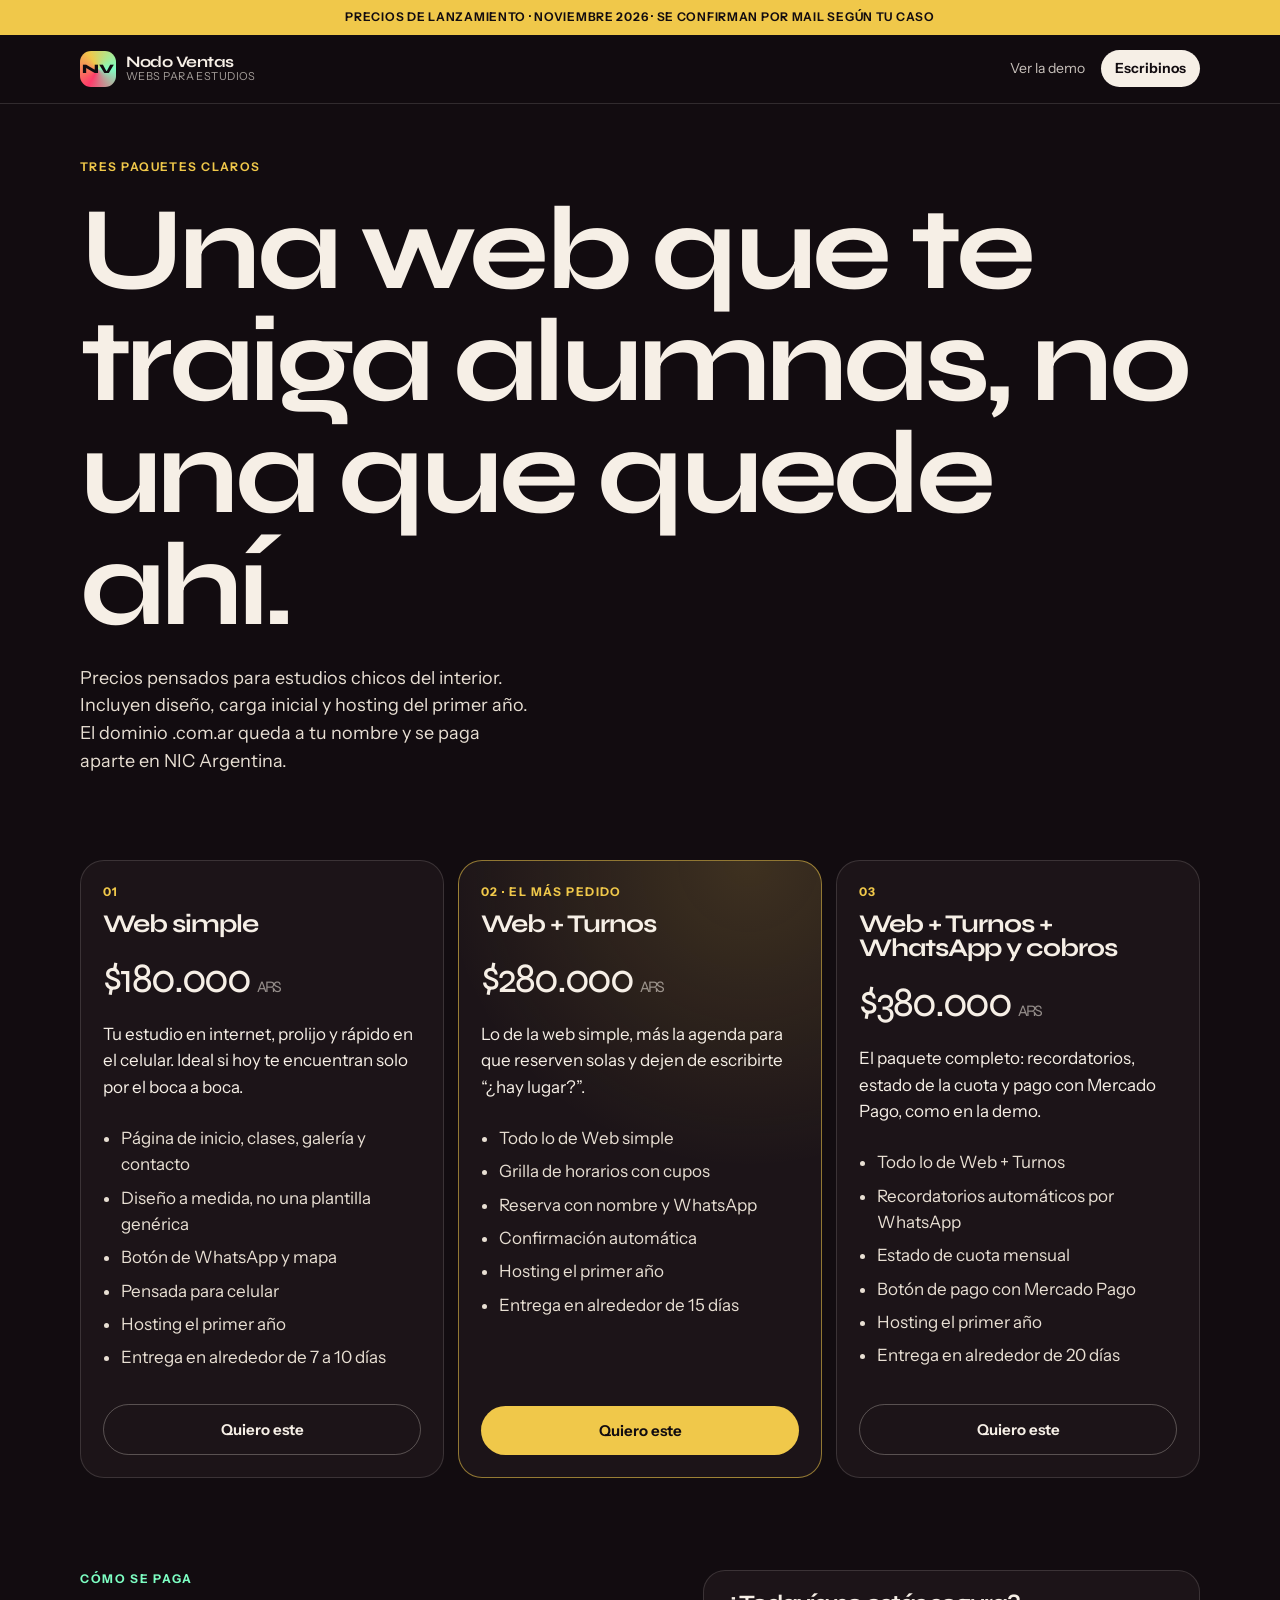
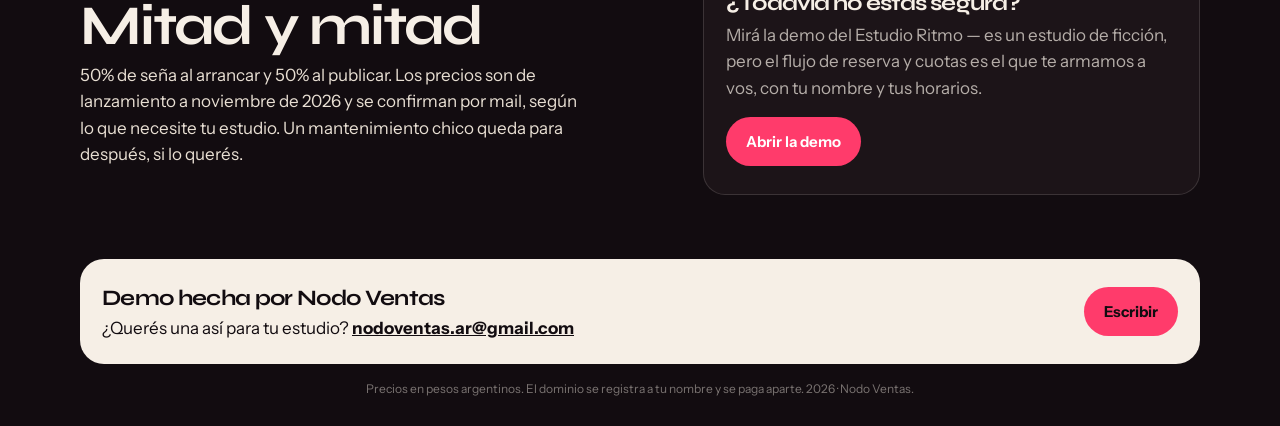
==== oferta/index.html @ 61b85a7e "Publicar demo Estudio Ritmo para Nodo Ventas" ====
<!DOCTYPE html>
<html lang="es-AR">
<head>
  <meta charset="utf-8">
  <meta name="viewport" content="width=device-width, initial-scale=1">
  <title>Oferta · Nodo Ventas — Web para tu estudio</title>
  <meta name="description" content="Tres paquetes para estudios de Zumba, danza y gimnasios: web simple, web con turnos, o web con turnos, WhatsApp y cobros. Precios de lanzamiento en pesos.">
  <meta name="robots" content="noindex, nofollow">
  <link rel="icon" href="../favicon.svg" type="image/svg+xml">
  <link rel="preconnect" href="https://fonts.googleapis.com">
  <link rel="preconnect" href="https://fonts.gstatic.com" crossorigin>
  <link href="https://fonts.googleapis.com/css2?family=Instrument+Sans:wght@400;500;650;700&family=Syne:wght@700;800&display=swap" rel="stylesheet">
  <link rel="stylesheet" href="../styles.css">
</head>
<body>
  <a class="skip" href="#contenido">Saltar al contenido</a>
  <div class="demo-ribbon">Precios de lanzamiento · Noviembre 2026 · Se confirman por mail según tu caso</div>

  <header class="site-header">
    <div class="wrap header-inner">
      <a class="brand" href="../">
        <span class="brand-mark" aria-hidden="true">NV</span>
        <span class="brand-text">
          <strong>Nodo Ventas</strong>
          <span>Webs para estudios</span>
        </span>
      </a>
      <nav class="nav open" id="nav" style="display:flex;position:static;background:transparent;padding:0;border:0">
        <a href="../">Ver la demo</a>
        <a class="nav-cta" href="mailto:nodoventas.ar@gmail.com?subject=Quiero%20una%20web%20para%20mi%20estudio">Escribinos</a>
      </nav>
    </div>
  </header>

  <main id="contenido">
    <section class="hero">
      <div class="wrap">
        <p class="hero-kicker">Tres paquetes claros</p>
        <h1>Una web que te traiga alumnas, no una que quede ahí.</h1>
        <p class="hero-lead">Precios pensados para estudios chicos del interior. Incluyen diseño, carga inicial y hosting del primer año. El dominio .com.ar queda a tu nombre y se paga aparte en NIC Argentina.</p>
      </div>
    </section>

    <section>
      <div class="wrap plans">
        <article class="plan">
          <p class="eyebrow">01</p>
          <h2>Web simple</h2>
          <p class="price">$180.000 <span>ARS</span></p>
          <p>Tu estudio en internet, prolijo y rápido en el celular. Ideal si hoy te encuentran solo por el boca a boca.</p>
          <ul>
            <li>Página de inicio, clases, galería y contacto</li>
            <li>Diseño a medida, no una plantilla genérica</li>
            <li>Botón de WhatsApp y mapa</li>
            <li>Pensada para celular</li>
            <li>Hosting el primer año</li>
            <li>Entrega en alrededor de 7 a 10 días</li>
          </ul>
          <a class="btn btn-ghost" href="mailto:nodoventas.ar@gmail.com?subject=Paquete%20Web%20simple">Quiero este</a>
        </article>

        <article class="plan featured">
          <p class="eyebrow">02 · El más pedido</p>
          <h2>Web + Turnos</h2>
          <p class="price">$280.000 <span>ARS</span></p>
          <p>Lo de la web simple, más la agenda para que reserven solas y dejen de escribirte “¿hay lugar?”.</p>
          <ul>
            <li>Todo lo de Web simple</li>
            <li>Grilla de horarios con cupos</li>
            <li>Reserva con nombre y WhatsApp</li>
            <li>Confirmación automática</li>
            <li>Hosting el primer año</li>
            <li>Entrega en alrededor de 15 días</li>
          </ul>
          <a class="btn btn-gold" href="mailto:nodoventas.ar@gmail.com?subject=Paquete%20Web%20+%20Turnos">Quiero este</a>
        </article>

        <article class="plan">
          <p class="eyebrow">03</p>
          <h2>Web + Turnos + WhatsApp y cobros</h2>
          <p class="price">$380.000 <span>ARS</span></p>
          <p>El paquete completo: recordatorios, estado de la cuota y pago con Mercado Pago, como en la demo.</p>
          <ul>
            <li>Todo lo de Web + Turnos</li>
            <li>Recordatorios automáticos por WhatsApp</li>
            <li>Estado de cuota mensual</li>
            <li>Botón de pago con Mercado Pago</li>
            <li>Hosting el primer año</li>
            <li>Entrega en alrededor de 20 días</li>
          </ul>
          <a class="btn btn-ghost" href="mailto:nodoventas.ar@gmail.com?subject=Paquete%20Web%20+%20Turnos%20+%20cobros">Quiero este</a>
        </article>
      </div>
    </section>

    <section>
      <div class="wrap two-col">
        <div>
          <p class="section-kicker">Cómo se paga</p>
          <h2 class="section-title">Mitad y mitad</h2>
          <p class="section-lead">50% de seña al arrancar y 50% al publicar. Los precios son de lanzamiento a noviembre de 2026 y se confirman por mail, según lo que necesite tu estudio. Un mantenimiento chico queda para después, si lo querés.</p>
        </div>
        <div class="panel">
          <h3 style="font-size:22px;margin-bottom:8px">¿Todavía no estás segura?</h3>
          <p style="opacity:.7;margin-bottom:16px">Mirá la demo del Estudio Ritmo — es un estudio de ficción, pero el flujo de reserva y cuotas es el que te armamos a vos, con tu nombre y tus horarios.</p>
          <a class="btn btn-primary" href="../">Abrir la demo</a>
        </div>
      </div>
    </section>
  </main>

  <footer class="site-footer">
    <div class="wrap">
      <div class="nodo-banner">
        <div>
          <strong>Demo hecha por Nodo Ventas</strong>
          <span>¿Querés una así para tu estudio? <a href="mailto:nodoventas.ar@gmail.com">nodoventas.ar@gmail.com</a></span>
        </div>
        <a class="btn btn-primary" href="mailto:nodoventas.ar@gmail.com?subject=Quiero%20una%20web%20para%20mi%20estudio">Escribir</a>
      </div>
      <p class="fine">Precios en pesos argentinos. El dominio se registra a tu nombre y se paga aparte. 2026 · Nodo Ventas.</p>
    </div>
  </footer>
</body>
</html>
---- styles.css ----
:root {
  --ink: #120c10;
  --ink-2: #1c1418;
  --ink-3: #2a1f24;
  --paper: #f6efe6;
  --paper-dim: #e8dfd3;
  --flash: #ff3b6b;
  --flash-2: #ff6b4a;
  --gold: #f0c84a;
  --mint: #7dffc3;
  --line: rgba(246, 239, 230, 0.14);
  --line-strong: rgba(246, 239, 230, 0.28);
  --shadow: 0 24px 60px rgba(0, 0, 0, 0.45);
  --radius: 22px;
  --font-d: "Syne", "Trebuchet MS", sans-serif;
  --font-b: "Instrument Sans", "Segoe UI", sans-serif;
  --max: 1120px;
}

*, *::before, *::after { box-sizing: border-box; }
html { scroll-behavior: smooth; }
html, body { margin: 0; padding: 0; }
body {
  background: var(--ink);
  color: var(--paper);
  font-family: var(--font-b);
  font-size: 17px;
  line-height: 1.55;
  -webkit-font-smoothing: antialiased;
  text-rendering: optimizeLegibility;
}

img { max-width: 100%; display: block; }
a { color: inherit; }
button, input, select { font: inherit; color: inherit; }
button { cursor: pointer; }
h1, h2, h3, h4 { font-family: var(--font-d); line-height: 0.95; letter-spacing: -0.04em; margin: 0; }
p { margin: 0; }

.skip {
  position: absolute; left: 12px; top: -40px; z-index: 100;
  background: var(--gold); color: var(--ink); padding: 8px 12px; border-radius: 8px;
}
.skip:focus { top: 12px; }

.demo-ribbon {
  background: var(--gold);
  color: var(--ink);
  text-align: center;
  font-size: 12px;
  font-weight: 650;
  letter-spacing: 0.06em;
  text-transform: uppercase;
  padding: 8px 16px;
}

.wrap { width: min(var(--max), calc(100% - 32px)); margin-inline: auto; }

.site-header {
  position: sticky; top: 0; z-index: 40;
  backdrop-filter: blur(16px);
  background: rgba(18, 12, 16, 0.82);
  border-bottom: 1px solid var(--line);
}
.header-inner {
  display: flex; align-items: center; justify-content: space-between;
  min-height: 68px; gap: 16px;
}
.brand { display: flex; align-items: center; gap: 10px; text-decoration: none; }
.brand-mark {
  width: 36px; height: 36px; border-radius: 11px;
  background: conic-gradient(from 210deg, var(--flash), var(--gold), var(--mint), var(--flash));
  display: grid; place-items: center;
  font-family: var(--font-d); font-weight: 800; font-size: 13px; color: var(--ink);
}
.brand-text { display: flex; flex-direction: column; line-height: 1.05; }
.brand-text strong { font-family: var(--font-d); font-size: 16px; letter-spacing: -0.03em; }
.brand-text span { font-size: 11px; opacity: 0.65; letter-spacing: 0.04em; text-transform: uppercase; }

.nav { display: flex; gap: 6px; align-items: center; }
.nav a {
  text-decoration: none; font-size: 14px; padding: 8px 10px; border-radius: 999px;
  opacity: 0.8;
}
.nav a:hover, .nav a:focus-visible { opacity: 1; background: var(--ink-3); }
.nav-cta {
  background: var(--paper) !important; color: var(--ink) !important;
  font-weight: 650; opacity: 1 !important; padding: 8px 14px !important;
}
.menu-btn {
  display: none; background: transparent; border: 1px solid var(--line-strong);
  border-radius: 10px; width: 44px; height: 44px; padding: 0;
}
.menu-btn span { display: block; width: 18px; height: 2px; background: var(--paper); margin: 4px auto; }

.hero { padding: 48px 0 28px; position: relative; overflow: hidden; }
.hero-kicker {
  display: inline-flex; align-items: center; gap: 8px;
  font-size: 12px; letter-spacing: 0.12em; text-transform: uppercase;
  color: var(--gold); font-weight: 650; margin-bottom: 18px;
}
.hero h1 {
  font-size: clamp(52px, 12vw, 118px);
  max-width: 14ch;
}
.hero h1 em { font-style: normal; color: var(--flash); }
.hero-lead {
  max-width: 38ch; margin: 22px 0 28px; font-size: 18px; color: var(--paper-dim);
}
.hero-actions { display: flex; flex-wrap: wrap; gap: 10px; }
.btn {
  display: inline-flex; align-items: center; justify-content: center; gap: 8px;
  text-decoration: none; border: 0; border-radius: 999px;
  padding: 13px 20px; font-weight: 650; font-size: 15px;
  transition: transform 0.15s ease, background 0.15s ease;
}
.btn:active { transform: scale(0.98); }
.btn-primary { background: var(--flash); color: #fff; }
.btn-primary:hover { background: #ff567f; }
.btn-ghost { background: transparent; border: 1px solid var(--line-strong); color: var(--paper); }
.btn-ghost:hover { background: var(--ink-3); }
.btn-gold { background: var(--gold); color: var(--ink); }
.btn-mp { background: #009ee3; color: #fff; }
.btn-wa { background: #25d366; color: #062; }
.btn[disabled] { opacity: 0.4; cursor: not-allowed; }

.hero-orbit {
  position: absolute; right: -80px; top: 20px; width: 340px; height: 340px;
  border-radius: 50%;
  background:
    radial-gradient(circle at 30% 30%, rgba(255, 59, 107, 0.45), transparent 55%),
    radial-gradient(circle at 70% 60%, rgba(240, 200, 74, 0.35), transparent 50%),
    radial-gradient(circle at 40% 80%, rgba(125, 255, 195, 0.25), transparent 50%);
  filter: blur(8px); pointer-events: none;
}

.stats {
  display: grid; grid-template-columns: repeat(3, 1fr); gap: 10px;
  padding: 10px 0 48px;
}
.stat {
  border: 1px solid var(--line); border-radius: 18px; padding: 16px 14px;
  background: var(--ink-2);
}
.stat b { display: block; font-family: var(--font-d); font-size: 28px; letter-spacing: -0.04em; }
.stat span { font-size: 13px; opacity: 0.65; }

section { padding: 28px 0 64px; }
.section-kicker {
  color: var(--mint); font-size: 12px; letter-spacing: 0.14em; text-transform: uppercase; font-weight: 700;
  margin-bottom: 10px;
}
.section-title { font-size: clamp(32px, 6vw, 56px); margin-bottom: 10px; }
.section-lead { color: var(--paper-dim); max-width: 46ch; margin-bottom: 28px; }

.schedule {
  display: grid; gap: 10px;
}
.day-label {
  font-size: 12px; letter-spacing: 0.12em; text-transform: uppercase;
  opacity: 0.55; margin: 14px 0 4px; font-weight: 700;
}
.class-card {
  display: grid; grid-template-columns: 88px 1fr auto; gap: 12px; align-items: center;
  background: var(--ink-2); border: 1px solid var(--line); border-radius: 18px;
  padding: 14px;
}
.class-card.full { opacity: 0.62; }
.class-time { font-family: var(--font-d); font-size: 22px; letter-spacing: -0.04em; }
.class-time small { display: block; font-family: var(--font-b); font-size: 11px; opacity: 0.55; font-weight: 500; letter-spacing: 0; }
.class-meta h3 { font-size: 18px; margin-bottom: 4px; letter-spacing: -0.03em; }
.class-meta p { font-size: 13px; opacity: 0.65; }
.pills { display: flex; gap: 6px; flex-wrap: wrap; margin-top: 6px; }
.pill {
  font-size: 11px; border-radius: 999px; padding: 3px 8px;
  border: 1px solid var(--line-strong); letter-spacing: 0.02em;
}
.pill.ok { border-color: rgba(125, 255, 195, 0.5); color: var(--mint); }
.pill.warn { border-color: rgba(240, 200, 74, 0.5); color: var(--gold); }
.pill.no { border-color: rgba(255, 59, 107, 0.45); color: #ff8aa6; }
.class-card .btn { padding: 10px 14px; font-size: 13px; white-space: nowrap; }

.cuotas-grid, .two-col { display: grid; grid-template-columns: 1.1fr 0.9fr; gap: 16px; }
.panel {
  background: var(--ink-2); border: 1px solid var(--line); border-radius: var(--radius); padding: 22px;
}
.alumna { display: flex; gap: 12px; align-items: center; margin-bottom: 18px; }
.avatar {
  width: 48px; height: 48px; border-radius: 50%;
  background: linear-gradient(135deg, var(--flash), var(--gold));
  display: grid; place-items: center; font-family: var(--font-d); font-weight: 800; color: var(--ink);
}
.alumna small { display: block; opacity: 0.55; font-size: 12px; }
.fee-row {
  display: flex; justify-content: space-between; align-items: center; gap: 10px;
  padding: 14px 0; border-top: 1px solid var(--line);
}
.fee-row strong { font-family: var(--font-d); letter-spacing: -0.03em; }
.badge {
  font-size: 11px; font-weight: 700; letter-spacing: 0.06em; text-transform: uppercase;
  border-radius: 999px; padding: 4px 8px;
}
.badge-ok { background: rgba(125, 255, 195, 0.15); color: var(--mint); }
.badge-pend { background: rgba(240, 200, 74, 0.16); color: var(--gold); }
.demo-note { font-size: 12px; opacity: 0.55; margin-top: 12px; }

.reminders { display: grid; gap: 10px; }
.step {
  display: grid; grid-template-columns: 42px 1fr; gap: 12px; align-items: start;
  padding: 14px; border: 1px solid var(--line); border-radius: 16px; background: var(--ink);
}
.step-n {
  width: 42px; height: 42px; border-radius: 12px;
  background: var(--ink-3); display: grid; place-items: center;
  font-family: var(--font-d); font-weight: 800; color: var(--gold);
}
.step h3 { font-size: 17px; margin-bottom: 4px; }
.step p { font-size: 14px; opacity: 0.7; }

.gallery { display: grid; grid-template-columns: repeat(6, 1fr); gap: 10px; }
.art {
  position: relative; overflow: hidden; border-radius: 20px; min-height: 180px;
  border: 1px solid var(--line);
}
.art:nth-child(1) { grid-column: span 3; min-height: 240px; background:
  radial-gradient(circle at 20% 80%, #ff3b6b 0 18%, transparent 19%),
  radial-gradient(circle at 70% 30%, #f0c84a 0 14%, transparent 15%),
  radial-gradient(circle at 80% 80%, #7dffc3 0 10%, transparent 11%),
  linear-gradient(160deg, #2a1020, #120c10);
}
.art:nth-child(2) { grid-column: span 3; background:
  repeating-conic-gradient(from 20deg at 50% 60%, #ff3b6b 0 8deg, transparent 8deg 16deg),
  linear-gradient(180deg, #1a0c14, #2a1a12);
  mask-image: radial-gradient(circle at 50% 70%, #000 40%, transparent 72%);
}
.art:nth-child(3), .art:nth-child(4), .art:nth-child(5), .art:nth-child(6) { grid-column: span 3; }
@media (min-width: 720px) {
  .art:nth-child(3), .art:nth-child(4), .art:nth-child(5), .art:nth-child(6) { grid-column: span 3; }
  .gallery { grid-template-columns: repeat(12, 1fr); }
  .art:nth-child(1) { grid-column: span 7; }
  .art:nth-child(2) { grid-column: span 5; }
  .art:nth-child(3) { grid-column: span 4; }
  .art:nth-child(4) { grid-column: span 4; }
  .art:nth-child(5) { grid-column: span 4; }
  .art:nth-child(6) { grid-column: span 12; min-height: 160px; }
}
.art:nth-child(3) { background:
  linear-gradient(90deg, transparent 0 20%, #f0c84a 20% 22%, transparent 22% 40%, #ff3b6b 40% 42%, transparent 42%),
  linear-gradient(#1c1418, #1c1418);
}
.art:nth-child(4) {
  background:
    radial-gradient(circle at 50% 50%, transparent 36%, #7dffc3 37% 39%, transparent 40%),
    radial-gradient(circle at 50% 50%, #ff3b6b 0 18%, transparent 19%),
    #160e12;
}
.art:nth-child(5) {
  background:
    linear-gradient(135deg, #ff6b4a 0 40%, transparent 41%),
    linear-gradient(315deg, #f0c84a 0 30%, #1a1014 31%);
}
.art:nth-child(6) {
  background:
    repeating-linear-gradient(-18deg, #ff3b6b 0 10px, #120c10 10px 22px, #f0c84a 22px 26px, #120c10 26px 40px);
}
.art figcaption {
  position: absolute; left: 14px; bottom: 12px;
  font-family: var(--font-d); font-size: 18px; letter-spacing: -0.03em;
  text-shadow: 0 6px 20px #000;
}

.faq details {
  border-top: 1px solid var(--line); padding: 16px 0;
}
.faq details:last-child { border-bottom: 1px solid var(--line); }
.faq summary { cursor: pointer; font-family: var(--font-d); font-size: 22px; letter-spacing: -0.03em; list-style: none; }
.faq summary::-webkit-details-marker { display: none; }
.faq details p { margin-top: 10px; color: var(--paper-dim); max-width: 62ch; }

.cta-band {
  margin: 10px 0 40px; padding: 36px 28px; border-radius: 28px;
  background:
    radial-gradient(circle at 90% 20%, rgba(240, 200, 74, 0.28), transparent 40%),
    linear-gradient(160deg, #2a121c, #160c10);
  border: 1px solid var(--line);
}
.cta-band h2 { font-size: clamp(28px, 6vw, 48px); margin-bottom: 12px; }
.cta-band p { color: var(--paper-dim); margin-bottom: 20px; max-width: 42ch; }

.site-footer { padding: 0 0 28px; }
.nodo-banner {
  background: var(--paper); color: var(--ink); border-radius: 24px; padding: 22px 22px;
  display: flex; flex-wrap: wrap; justify-content: space-between; gap: 12px; align-items: center;
}
.nodo-banner strong { font-family: var(--font-d); font-size: 22px; letter-spacing: -0.03em; display: block; }
.nodo-banner a { color: var(--ink); font-weight: 700; }
.fine { text-align: center; font-size: 12px; opacity: 0.45; margin-top: 16px; }

.wa-float {
  position: fixed; right: 16px; bottom: 16px; z-index: 30;
  background: #25d366; color: #062; border-radius: 999px;
  padding: 12px 16px; text-decoration: none; font-weight: 750;
  box-shadow: var(--shadow); display: flex; flex-direction: column; align-items: flex-end; line-height: 1.1;
}
.wa-float small { font-size: 10px; font-weight: 700; letter-spacing: 0.08em; text-transform: uppercase; opacity: 0.7; }

.modal[hidden], .sheet[hidden] { display: none !important; }
.modal {
  position: fixed; inset: 0; z-index: 60;
  background: rgba(0, 0, 0, 0.62);
  display: grid; place-items: end center;
}
.sheet {
  width: min(520px, 100%);
  background: var(--ink-2);
  border-radius: 24px 24px 0 0;
  padding: 22px 20px 28px;
  border: 1px solid var(--line);
  max-height: 92vh; overflow: auto;
}
@media (min-width: 720px) {
  .modal { place-items: center; }
  .sheet { border-radius: 24px; }
}
.sheet h2 { font-size: 32px; margin-bottom: 8px; }
.sheet .class-resume { opacity: 0.7; margin-bottom: 18px; }
label { display: block; font-size: 13px; margin: 12px 0 6px; opacity: 0.8; }
input {
  width: 100%; background: var(--ink); border: 1px solid var(--line-strong);
  border-radius: 14px; padding: 12px 14px; outline: none;
}
input:focus { border-color: var(--gold); }
.sheet-actions { display: flex; gap: 8px; margin-top: 18px; flex-wrap: wrap; }
.confirm-box { text-align: center; padding: 12px 0; }
.confirm-box .code {
  font-family: var(--font-d); font-size: 36px; letter-spacing: 0.08em; color: var(--gold); margin: 10px 0 16px;
}

.plans { display: grid; grid-template-columns: repeat(3, 1fr); gap: 14px; }
.plan {
  background: var(--ink-2); border: 1px solid var(--line); border-radius: 24px; padding: 22px;
  display: flex; flex-direction: column; gap: 10px;
}
.plan.featured {
  border-color: rgba(240, 200, 74, 0.55);
  background:
    radial-gradient(circle at 80% 0%, rgba(240, 200, 74, 0.16), transparent 45%),
    var(--ink-2);
}
.plan .price { font-family: var(--font-d); font-size: 42px; letter-spacing: -0.05em; }
.plan .price span { font-size: 16px; opacity: 0.55; }
.plan ul { margin: 8px 0 16px; padding: 0 0 0 18px; color: var(--paper-dim); flex: 1; }
.plan li { margin: 7px 0; }
.eyebrow { font-size: 12px; letter-spacing: 0.12em; text-transform: uppercase; color: var(--gold); font-weight: 700; }

@media (max-width: 800px) {
  .menu-btn { display: inline-block; }
  .nav {
    display: none; position: absolute; left: 0; right: 0; top: 100%;
    flex-direction: column; background: #160e12; padding: 12px 16px 18px;
    border-bottom: 1px solid var(--line);
  }
  .nav.open { display: flex; }
  .class-card { grid-template-columns: 72px 1fr; }
  .class-card .btn { grid-column: 1 / -1; }
  .cuotas-grid, .two-col, .plans { grid-template-columns: 1fr; }
  .gallery { grid-template-columns: 1fr 1fr; }
  .art, .art:nth-child(1), .art:nth-child(2), .art:nth-child(n) { grid-column: span 1; min-height: 160px; }
  .hero-orbit { opacity: 0.7; width: 240px; height: 240px; right: -60px; }
}

@media (prefers-reduced-motion: reduce) {
  html { scroll-behavior: auto; }
  .btn { transition: none; }
}
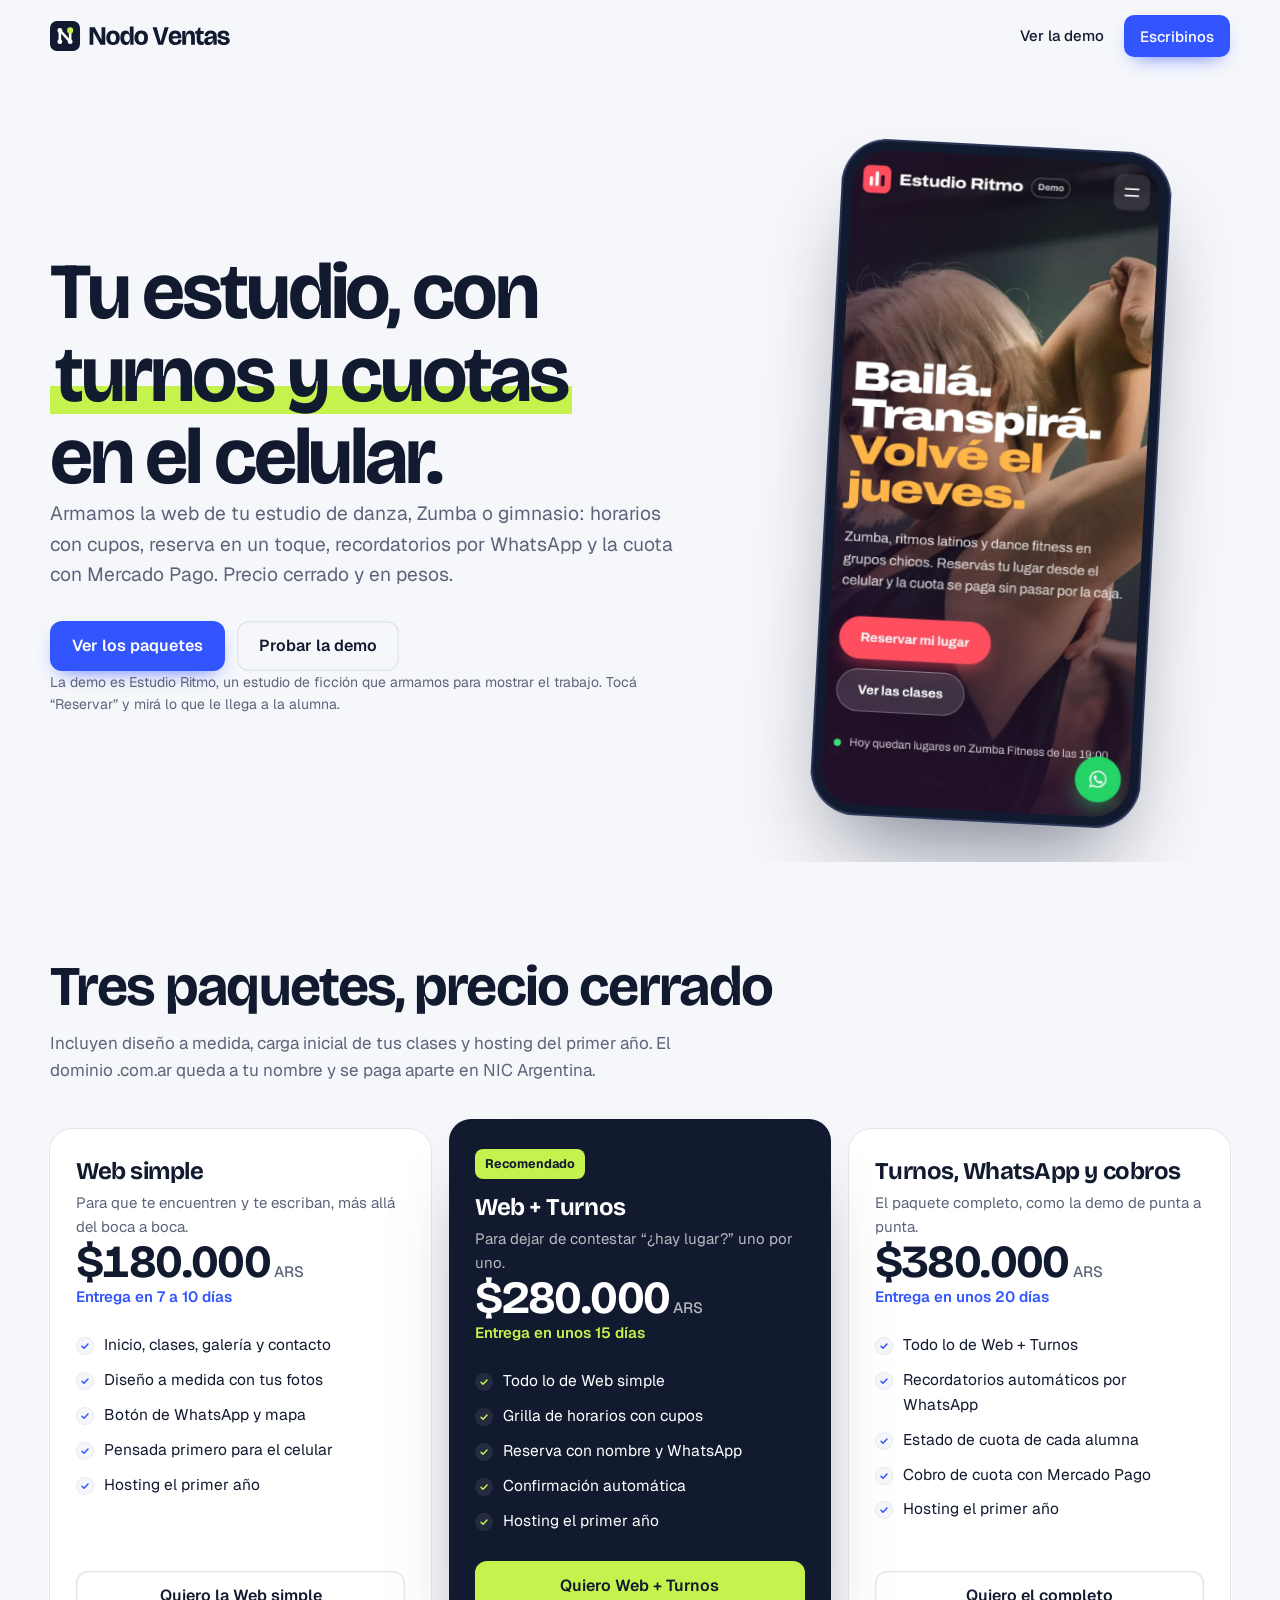
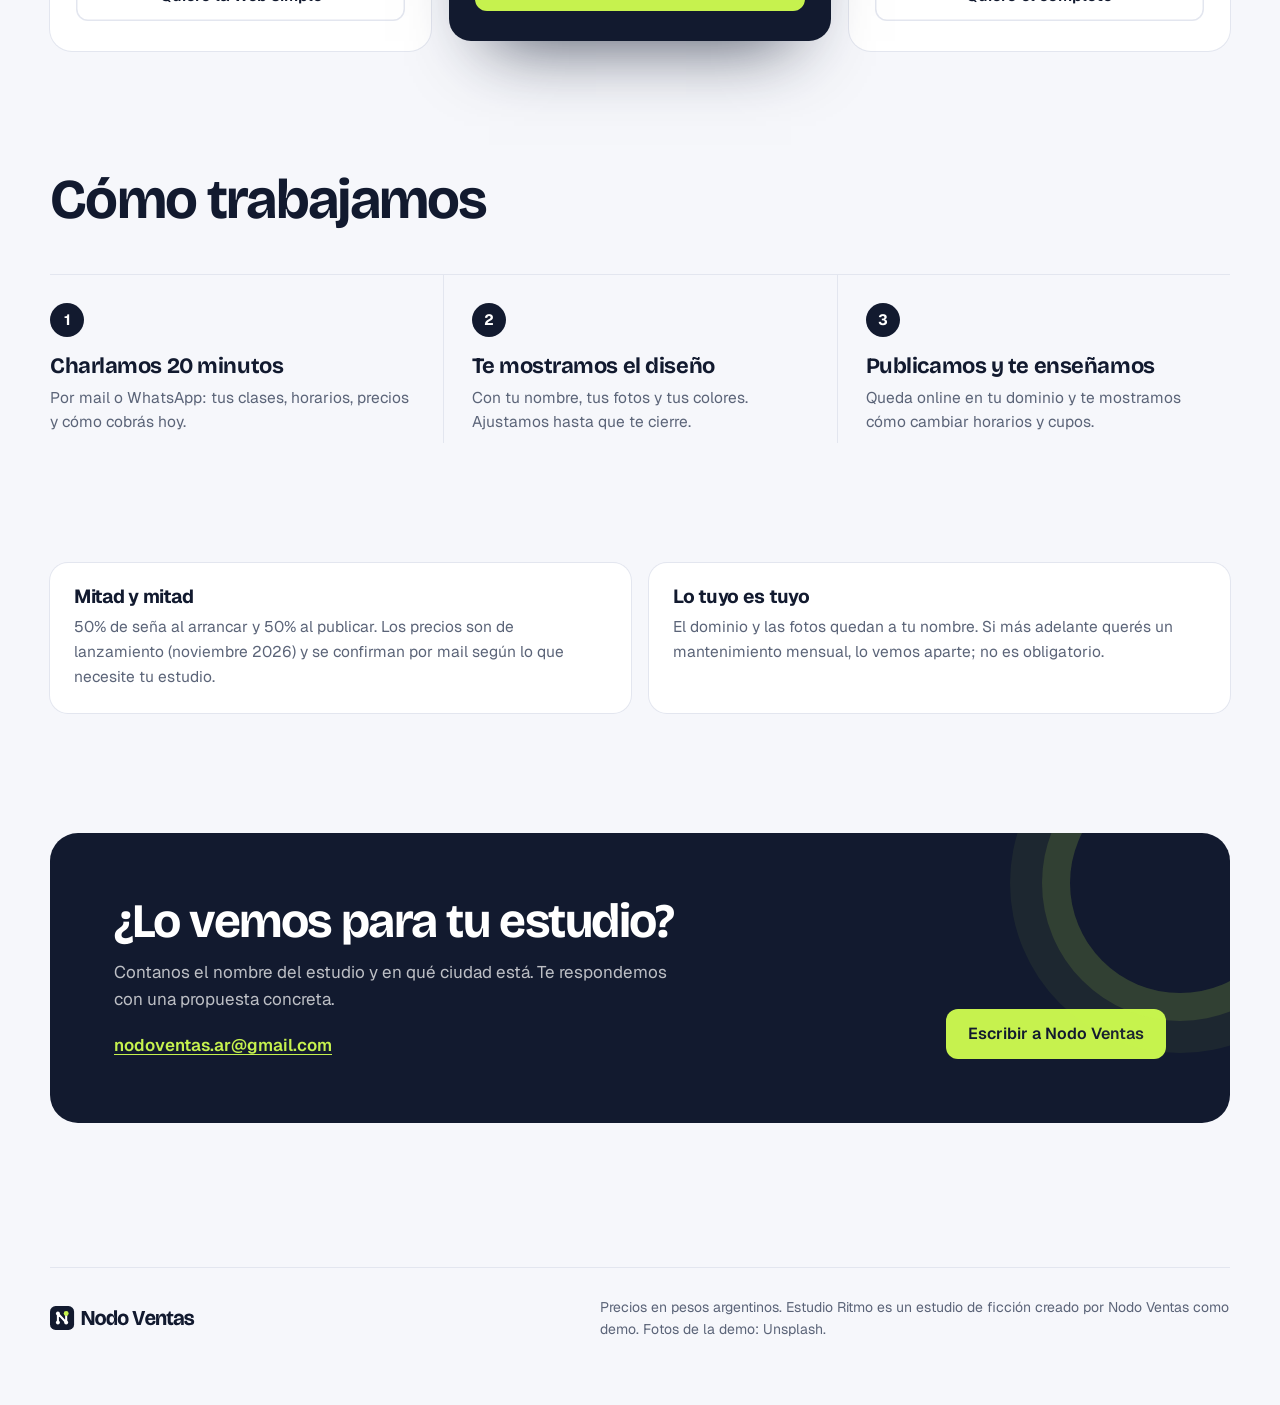
==== commit 6498303c: "Rediseño v2: fotos reales, horarios por día, WhatsApp de confirmación, oferta con marca Nodo Ventas" ====
--- a/oferta/index.html
+++ b/oferta/index.html
@@ -3,123 +3,138 @@
 <head>
   <meta charset="utf-8">
   <meta name="viewport" content="width=device-width, initial-scale=1">
-  <title>Oferta · Nodo Ventas — Web para tu estudio</title>
-  <meta name="description" content="Tres paquetes para estudios de Zumba, danza y gimnasios: web simple, web con turnos, o web con turnos, WhatsApp y cobros. Precios de lanzamiento en pesos.">
+  <title>Webs con turnos y cobros para estudios · Nodo Ventas</title>
+  <meta name="description" content="Nodo Ventas arma webs para estudios de danza, Zumba y gimnasios: horarios, reserva de lugar, recordatorios por WhatsApp y cuota con Mercado Pago. Tres paquetes con precio cerrado.">
   <meta name="robots" content="noindex, nofollow">
-  <link rel="icon" href="../favicon.svg" type="image/svg+xml">
+  <meta name="theme-color" content="#F6F7FB">
+  <link rel="icon" href="../img/nodo/favicon.svg" type="image/svg+xml">
   <link rel="preconnect" href="https://fonts.googleapis.com">
   <link rel="preconnect" href="https://fonts.gstatic.com" crossorigin>
-  <link href="https://fonts.googleapis.com/css2?family=Instrument+Sans:wght@400;500;650;700&family=Syne:wght@700;800&display=swap" rel="stylesheet">
-  <link rel="stylesheet" href="../styles.css">
+  <link href="https://fonts.googleapis.com/css2?family=Bricolage+Grotesque:opsz,wght@12..96,600..800&family=Geist:wght@400..700&display=swap" rel="stylesheet">
+  <link rel="stylesheet" href="../nodo.css">
 </head>
-<body>
-  <a class="skip" href="#contenido">Saltar al contenido</a>
-  <div class="demo-ribbon">Precios de lanzamiento · Noviembre 2026 · Se confirman por mail según tu caso</div>
-
-  <header class="site-header">
-    <div class="wrap header-inner">
-      <a class="brand" href="../">
-        <span class="brand-mark" aria-hidden="true">NV</span>
-        <span class="brand-text">
-          <strong>Nodo Ventas</strong>
-          <span>Webs para estudios</span>
-        </span>
-      </a>
-      <nav class="nav open" id="nav" style="display:flex;position:static;background:transparent;padding:0;border:0">
-        <a href="../">Ver la demo</a>
-        <a class="nav-cta" href="mailto:nodoventas.ar@gmail.com?subject=Quiero%20una%20web%20para%20mi%20estudio">Escribinos</a>
+<body class="nv">
+  <header class="nv-header">
+    <div class="nv-wrap">
+      <a class="nv-logo" href="./"><img src="../img/nodo/nodo-ventas-logo.svg" alt="Nodo Ventas" width="182" height="30"></a>
+      <nav class="nv-nav">
+        <a class="nv-hide-sm" href="../">Ver la demo</a>
+        <a class="nv-btn nv-btn-primary" href="mailto:nodoventas.ar@gmail.com?subject=Quiero%20una%20web%20para%20mi%20estudio">Escribinos</a>
       </nav>
     </div>
   </header>
 
-  <main id="contenido">
-    <section class="hero">
-      <div class="wrap">
-        <p class="hero-kicker">Tres paquetes claros</p>
-        <h1>Una web que te traiga alumnas, no una que quede ahí.</h1>
-        <p class="hero-lead">Precios pensados para estudios chicos del interior. Incluyen diseño, carga inicial y hosting del primer año. El dominio .com.ar queda a tu nombre y se paga aparte en NIC Argentina.</p>
+  <main>
+    <section class="nv-hero">
+      <div class="nv-wrap">
+        <div>
+          <h1>Tu estudio, con <span class="nv-mark">turnos y cuotas</span> en el celular.</h1>
+          <p class="nv-lead">Armamos la web de tu estudio de danza, Zumba o gimnasio: horarios con cupos, reserva en un toque, recordatorios por WhatsApp y la cuota con Mercado Pago. Precio cerrado y en pesos.</p>
+          <div class="nv-cta-row">
+            <a class="nv-btn nv-btn-primary" href="#paquetes">Ver los paquetes</a>
+            <a class="nv-btn nv-btn-line" href="../">Probar la demo</a>
+          </div>
+          <p class="nv-note">La demo es Estudio Ritmo, un estudio de ficción que armamos para mostrar el trabajo. Tocá “Reservar” y mirá lo que le llega a la alumna.</p>
+        </div>
+        <div class="nv-device"><img src="../img/nodo/demo-movil.webp" alt="La demo de Estudio Ritmo en un celular" width="390" height="800"></div>
       </div>
     </section>
 
-    <section>
-      <div class="wrap plans">
-        <article class="plan">
-          <p class="eyebrow">01</p>
-          <h2>Web simple</h2>
-          <p class="price">$180.000 <span>ARS</span></p>
-          <p>Tu estudio en internet, prolijo y rápido en el celular. Ideal si hoy te encuentran solo por el boca a boca.</p>
-          <ul>
-            <li>Página de inicio, clases, galería y contacto</li>
-            <li>Diseño a medida, no una plantilla genérica</li>
-            <li>Botón de WhatsApp y mapa</li>
-            <li>Pensada para celular</li>
-            <li>Hosting el primer año</li>
-            <li>Entrega en alrededor de 7 a 10 días</li>
-          </ul>
-          <a class="btn btn-ghost" href="mailto:nodoventas.ar@gmail.com?subject=Paquete%20Web%20simple">Quiero este</a>
-        </article>
-
-        <article class="plan featured">
-          <p class="eyebrow">02 · El más pedido</p>
-          <h2>Web + Turnos</h2>
-          <p class="price">$280.000 <span>ARS</span></p>
-          <p>Lo de la web simple, más la agenda para que reserven solas y dejen de escribirte “¿hay lugar?”.</p>
-          <ul>
-            <li>Todo lo de Web simple</li>
-            <li>Grilla de horarios con cupos</li>
-            <li>Reserva con nombre y WhatsApp</li>
-            <li>Confirmación automática</li>
-            <li>Hosting el primer año</li>
-            <li>Entrega en alrededor de 15 días</li>
-          </ul>
-          <a class="btn btn-gold" href="mailto:nodoventas.ar@gmail.com?subject=Paquete%20Web%20+%20Turnos">Quiero este</a>
-        </article>
-
-        <article class="plan">
-          <p class="eyebrow">03</p>
-          <h2>Web + Turnos + WhatsApp y cobros</h2>
-          <p class="price">$380.000 <span>ARS</span></p>
-          <p>El paquete completo: recordatorios, estado de la cuota y pago con Mercado Pago, como en la demo.</p>
-          <ul>
-            <li>Todo lo de Web + Turnos</li>
-            <li>Recordatorios automáticos por WhatsApp</li>
-            <li>Estado de cuota mensual</li>
-            <li>Botón de pago con Mercado Pago</li>
-            <li>Hosting el primer año</li>
-            <li>Entrega en alrededor de 20 días</li>
-          </ul>
-          <a class="btn btn-ghost" href="mailto:nodoventas.ar@gmail.com?subject=Paquete%20Web%20+%20Turnos%20+%20cobros">Quiero este</a>
-        </article>
+    <section class="nv-section" id="paquetes">
+      <div class="nv-wrap">
+        <div class="nv-head">
+          <h2>Tres paquetes, precio cerrado</h2>
+          <p>Incluyen diseño a medida, carga inicial de tus clases y hosting del primer año. El dominio .com.ar queda a tu nombre y se paga aparte en NIC Argentina.</p>
+        </div>
+        <div class="nv-plans">
+          <article class="nv-plan">
+            <h3>Web simple</h3>
+            <p class="nv-for">Para que te encuentren y te escriban, más allá del boca a boca.</p>
+            <p class="nv-price">$180.000<small>ARS</small></p>
+            <p class="nv-fee">Entrega en 7 a 10 días</p>
+            <ul>
+              <li>Inicio, clases, galería y contacto</li>
+              <li>Diseño a medida con tus fotos</li>
+              <li>Botón de WhatsApp y mapa</li>
+              <li>Pensada primero para el celular</li>
+              <li>Hosting el primer año</li>
+            </ul>
+            <a class="nv-btn nv-btn-line" href="mailto:nodoventas.ar@gmail.com?subject=Paquete%20Web%20simple">Quiero la Web simple</a>
+          </article>
+          <article class="nv-plan nv-featured">
+            <span class="nv-flag">Recomendado</span>
+            <h3>Web + Turnos</h3>
+            <p class="nv-for">Para dejar de contestar “¿hay lugar?” uno por uno.</p>
+            <p class="nv-price">$280.000<small>ARS</small></p>
+            <p class="nv-fee">Entrega en unos 15 días</p>
+            <ul>
+              <li>Todo lo de Web simple</li>
+              <li>Grilla de horarios con cupos</li>
+              <li>Reserva con nombre y WhatsApp</li>
+              <li>Confirmación automática</li>
+              <li>Hosting el primer año</li>
+            </ul>
+            <a class="nv-btn nv-btn-lime" href="mailto:nodoventas.ar@gmail.com?subject=Paquete%20Web%20%2B%20Turnos">Quiero Web + Turnos</a>
+          </article>
+          <article class="nv-plan">
+            <h3>Turnos, WhatsApp y cobros</h3>
+            <p class="nv-for">El paquete completo, como la demo de punta a punta.</p>
+            <p class="nv-price">$380.000<small>ARS</small></p>
+            <p class="nv-fee">Entrega en unos 20 días</p>
+            <ul>
+              <li>Todo lo de Web + Turnos</li>
+              <li>Recordatorios automáticos por WhatsApp</li>
+              <li>Estado de cuota de cada alumna</li>
+              <li>Cobro de cuota con Mercado Pago</li>
+              <li>Hosting el primer año</li>
+            </ul>
+            <a class="nv-btn nv-btn-line" href="mailto:nodoventas.ar@gmail.com?subject=Paquete%20Turnos%2C%20WhatsApp%20y%20cobros">Quiero el completo</a>
+          </article>
+        </div>
       </div>
     </section>
 
-    <section>
-      <div class="wrap two-col">
-        <div>
-          <p class="section-kicker">Cómo se paga</p>
-          <h2 class="section-title">Mitad y mitad</h2>
-          <p class="section-lead">50% de seña al arrancar y 50% al publicar. Los precios son de lanzamiento a noviembre de 2026 y se confirman por mail, según lo que necesite tu estudio. Un mantenimiento chico queda para después, si lo querés.</p>
+    <section class="nv-section" style="padding-top:24px">
+      <div class="nv-wrap">
+        <div class="nv-head"><h2>Cómo trabajamos</h2></div>
+        <div class="nv-steps">
+          <div class="nv-step"><h3>Charlamos 20 minutos</h3><p>Por mail o WhatsApp: tus clases, horarios, precios y cómo cobrás hoy.</p></div>
+          <div class="nv-step"><h3>Te mostramos el diseño</h3><p>Con tu nombre, tus fotos y tus colores. Ajustamos hasta que te cierre.</p></div>
+          <div class="nv-step"><h3>Publicamos y te enseñamos</h3><p>Queda online en tu dominio y te mostramos cómo cambiar horarios y cupos.</p></div>
         </div>
-        <div class="panel">
-          <h3 style="font-size:22px;margin-bottom:8px">¿Todavía no estás segura?</h3>
-          <p style="opacity:.7;margin-bottom:16px">Mirá la demo del Estudio Ritmo — es un estudio de ficción, pero el flujo de reserva y cuotas es el que te armamos a vos, con tu nombre y tus horarios.</p>
-          <a class="btn btn-primary" href="../">Abrir la demo</a>
+      </div>
+    </section>
+
+    <section class="nv-section" style="padding-top:24px">
+      <div class="nv-wrap nv-terms">
+        <div class="nv-term"><h3>Mitad y mitad</h3><p>50% de seña al arrancar y 50% al publicar. Los precios son de lanzamiento (noviembre 2026) y se confirman por mail según lo que necesite tu estudio.</p></div>
+        <div class="nv-term"><h3>Lo tuyo es tuyo</h3><p>El dominio y las fotos quedan a tu nombre. Si más adelante querés un mantenimiento mensual, lo vemos aparte; no es obligatorio.</p></div>
+      </div>
+    </section>
+
+    <section class="nv-section" style="padding-top:24px">
+      <div class="nv-wrap">
+        <div class="nv-cta">
+          <div>
+            <h2>¿Lo vemos para tu estudio?</h2>
+            <p>Contanos el nombre del estudio y en qué ciudad está. Te respondemos con una propuesta concreta.</p>
+            <a class="nv-mail" href="mailto:nodoventas.ar@gmail.com">nodoventas.ar@gmail.com</a>
+          </div>
+          <a class="nv-btn nv-btn-lime" href="mailto:nodoventas.ar@gmail.com?subject=Quiero%20una%20web%20para%20mi%20estudio">Escribir a Nodo Ventas</a>
         </div>
       </div>
     </section>
   </main>
 
-  <footer class="site-footer">
-    <div class="wrap">
-      <div class="nodo-banner">
-        <div>
-          <strong>Demo hecha por Nodo Ventas</strong>
-          <span>¿Querés una así para tu estudio? <a href="mailto:nodoventas.ar@gmail.com">nodoventas.ar@gmail.com</a></span>
-        </div>
-        <a class="btn btn-primary" href="mailto:nodoventas.ar@gmail.com?subject=Quiero%20una%20web%20para%20mi%20estudio">Escribir</a>
-      </div>
-      <p class="fine">Precios en pesos argentinos. El dominio se registra a tu nombre y se paga aparte. 2026 · Nodo Ventas.</p>
+  <footer class="nv-footer">
+    <div class="nv-wrap">
+      <img src="../img/nodo/nodo-ventas-logo.svg" alt="Nodo Ventas" width="146" height="24">
+      <p class="nv-disclaimer">Precios en pesos argentinos. Estudio Ritmo es un estudio de ficción creado por Nodo Ventas como demo. Fotos de la demo: Unsplash.</p>
     </div>
   </footer>
+  <script>
+    const h = document.querySelector(".nv-header");
+    addEventListener("scroll", () => h.classList.toggle("scrolled", scrollY > 8), { passive: true });
+  </script>
 </body>
 </html>
--- a/nodo.css
+++ b/nodo.css
@@ -0,0 +1,111 @@
+/* Nodo Ventas — sistema visual (oferta) */
+:root {
+  --nv-ink: #121A2F;
+  --nv-ink-2: #1D2742;
+  --nv-cobalt: #3355FF;
+  --nv-cobalt-ink: #2443E0;
+  --nv-lime: #C6F24E;
+  --nv-paper: #F6F7FB;
+  --nv-white: #FFFFFF;
+  --nv-slate: #5B6478;
+  --nv-line: #E3E6EF;
+  --nv-display: "Bricolage Grotesque", "Helvetica Neue", Arial, sans-serif;
+  --nv-body: "Geist", "Helvetica Neue", Arial, sans-serif;
+  --nv-max: 1180px;
+  --nv-ease: cubic-bezier(.16, 1, .3, 1);
+}
+*, *::before, *::after { box-sizing: border-box; }
+html { scroll-behavior: smooth; -webkit-text-size-adjust: 100%; }
+@media (prefers-reduced-motion: reduce) { html { scroll-behavior: auto; } *, *::before, *::after { animation: none !important; transition: none !important; } }
+body.nv { margin: 0; background: var(--nv-paper); color: var(--nv-ink); font-family: var(--nv-body); font-size: 17px; line-height: 1.6; -webkit-font-smoothing: antialiased; }
+.nv ::selection { background: var(--nv-lime); color: var(--nv-ink); }
+.nv img { max-width: 100%; display: block; }
+.nv a { color: inherit; text-underline-offset: .2em; }
+.nv :focus-visible { outline: 3px solid var(--nv-cobalt); outline-offset: 3px; border-radius: 6px; }
+.nv h1, .nv h2, .nv h3 { font-family: var(--nv-display); margin: 0; line-height: 1.04; letter-spacing: -0.03em; font-weight: 700; text-wrap: balance; }
+.nv p { margin: 0; }
+.nv-wrap { width: min(var(--nv-max), calc(100% - 40px)); margin-inline: auto; }
+
+.nv-header { position: sticky; top: 0; z-index: 30; background: rgba(246,247,251,.86); backdrop-filter: saturate(1.5) blur(12px); border-bottom: 1px solid transparent; transition: border-color .3s; }
+.nv-header.scrolled { border-bottom-color: var(--nv-line); }
+.nv-header .nv-wrap { display: flex; align-items: center; justify-content: space-between; min-height: 72px; gap: 16px; }
+.nv-logo img { height: 30px; width: auto; }
+.nv-nav { display: flex; gap: 6px; align-items: center; }
+.nv-nav a { text-decoration: none; font-size: 15px; font-weight: 500; padding: 9px 14px; border-radius: 10px; }
+.nv-nav a:hover { background: rgba(18,26,47,.06); }
+@media (max-width: 560px) { .nv-nav .nv-hide-sm { display: none; } .nv-logo img { height: 26px; } }
+
+.nv-btn { display: inline-flex; align-items: center; justify-content: center; gap: 8px; min-height: 50px; padding: 0 22px; border-radius: 12px; border: 0; font: 600 16px/1 var(--nv-body); text-decoration: none; cursor: pointer; transition: background .2s, transform .2s var(--nv-ease), box-shadow .2s; }
+.nv-btn:active { transform: scale(.98); }
+.nv-nav .nv-btn { min-height: 42px; padding: 0 16px; font-size: 15px; }
+.nv-btn-primary { background: var(--nv-cobalt); color: #fff !important; box-shadow: 0 8px 20px -10px rgba(51,85,255,.9); }
+.nv-btn-primary:hover { background: var(--nv-cobalt-ink) !important; }
+.nv .nv-btn-ink { background: var(--nv-ink); color: #fff; }
+.nv-btn-ink:hover { background: var(--nv-ink-2); }
+.nv .nv-btn-line { background: transparent; box-shadow: inset 0 0 0 1.5px var(--nv-line); color: var(--nv-ink); }
+.nv-btn-line:hover { box-shadow: inset 0 0 0 1.5px var(--nv-ink); }
+.nv .nv-btn-lime { background: var(--nv-lime); color: var(--nv-ink); }
+.nv-btn-lime:hover { background: #B6E636; }
+
+.nv-hero { padding: 72px 0 40px; overflow: hidden; }
+.nv-hero .nv-wrap { display: grid; grid-template-columns: 1.15fr .85fr; gap: 56px; align-items: center; }
+.nv-hero h1 { font-size: clamp(42px, 6.2vw, 80px); letter-spacing: -0.04em; }
+.nv-hero h1 .nv-mark { background: linear-gradient(transparent 62%, var(--nv-lime) 62%, var(--nv-lime) 92%, transparent 92%); padding: 0 .06em; }
+.nv-lead { margin-top: 22px; font-size: clamp(17px, 1.5vw, 20px); color: var(--nv-slate); max-width: 50ch; }
+.nv-cta-row { display: flex; flex-wrap: wrap; gap: 12px; margin-top: 30px; }
+.nv-note { margin-top: 18px; font-size: 14px; color: var(--nv-slate); }
+.nv-device { position: relative; justify-self: center; width: min(330px, 80vw); aspect-ratio: 390 / 800; border-radius: 46px; padding: 11px; background: var(--nv-ink); box-shadow: 0 50px 90px -30px rgba(18,26,47,.55), inset 0 0 0 2px #2A3557; transform: rotate(3deg); animation: nv-float 1.2s var(--nv-ease) both; }
+.nv-device img { width: 100%; height: 100%; object-fit: cover; object-position: top; border-radius: 36px; }
+.nv-device-wide { width: min(560px, 100%); aspect-ratio: 1280 / 820; border-radius: 18px; padding: 8px; transform: rotate(-1.5deg); }
+.nv-device-wide img { border-radius: 12px; }
+@keyframes nv-float { from { opacity: 0; transform: translateY(40px) rotate(6deg); } }
+@media (max-width: 900px) { .nv-hero .nv-wrap { grid-template-columns: 1fr; } .nv-device { transform: rotate(2deg); width: min(280px, 72vw); } .nv-device-wide { width: 100%; } }
+
+.nv-section { padding: 96px 0; }
+.nv-head { max-width: 760px; margin-bottom: 44px; }
+.nv-head h2 { font-size: clamp(34px, 4.6vw, 56px); }
+.nv-head p { margin-top: 14px; color: var(--nv-slate); max-width: 58ch; }
+
+.nv-plans { display: grid; grid-template-columns: repeat(3, 1fr); gap: 18px; align-items: stretch; }
+.nv-plan { display: flex; flex-direction: column; background: var(--nv-white); border-radius: 22px; padding: 30px 26px; box-shadow: 0 0 0 1px var(--nv-line); }
+.nv-plan h3 { font-size: 24px; letter-spacing: -0.02em; }
+.nv-plan .nv-for { margin-top: 8px; color: var(--nv-slate); font-size: 15px; min-height: 3.2em; }
+.nv-price { margin-top: 22px; font-family: var(--nv-display); font-size: 46px; font-weight: 700; letter-spacing: -0.035em; font-variant-numeric: tabular-nums; line-height: 1; }
+.nv-price small { font-family: var(--nv-body); font-size: 15px; font-weight: 500; letter-spacing: 0; color: var(--nv-slate); margin-left: 4px; }
+.nv-fee { margin-top: 8px; font-size: 15px; font-weight: 600; color: var(--nv-cobalt); }
+.nv-plan ul { list-style: none; padding: 0; margin: 24px 0 28px; display: grid; gap: 10px; font-size: 15.5px; }
+.nv-plan li { display: flex; gap: 10px; align-items: flex-start; }
+.nv-plan li::before { content: ""; flex: 0 0 18px; height: 18px; margin-top: 4px; border-radius: 50%; background: var(--nv-paper) url("data:image/svg+xml,%3Csvg xmlns='http://www.w3.org/2000/svg' viewBox='0 0 24 24'%3E%3Cpath d='M6 12.5l4 4L18 8' fill='none' stroke='%233355FF' stroke-width='3' stroke-linecap='round' stroke-linejoin='round'/%3E%3C/svg%3E") center/12px no-repeat; box-shadow: inset 0 0 0 1px var(--nv-line); }
+.nv-plan .nv-btn { margin-top: auto; width: 100%; }
+.nv-plan.nv-featured { background: var(--nv-ink); color: #fff; box-shadow: 0 40px 70px -40px rgba(18,26,47,.8); transform: translateY(-10px); }
+.nv-featured .nv-for, .nv-featured .nv-price small { color: rgba(255,255,255,.7); }
+.nv-featured .nv-fee { color: var(--nv-lime); }
+.nv-featured li::before { background-color: rgba(255,255,255,.08); box-shadow: none; background-image: url("data:image/svg+xml,%3Csvg xmlns='http://www.w3.org/2000/svg' viewBox='0 0 24 24'%3E%3Cpath d='M6 12.5l4 4L18 8' fill='none' stroke='%23C6F24E' stroke-width='3' stroke-linecap='round' stroke-linejoin='round'/%3E%3C/svg%3E"); }
+.nv-flag { align-self: flex-start; margin-bottom: 16px; font-size: 12.5px; font-weight: 700; padding: 5px 10px; border-radius: 8px; background: var(--nv-lime); color: var(--nv-ink); }
+@media (max-width: 960px) { .nv-plans { grid-template-columns: 1fr; max-width: 520px; } .nv-plan.nv-featured { transform: none; } }
+
+.nv-steps { display: grid; grid-template-columns: repeat(3, 1fr); gap: 0; counter-reset: s; border-top: 1px solid var(--nv-line); }
+.nv-step { padding: 28px 28px 8px 0; counter-increment: s; }
+.nv-step + .nv-step { padding-left: 28px; border-left: 1px solid var(--nv-line); }
+.nv-step::before { content: counter(s); display: grid; place-items: center; width: 34px; height: 34px; border-radius: 50%; background: var(--nv-ink); color: #fff; font: 700 15px/1 var(--nv-body); margin-bottom: 18px; }
+.nv-step h3 { font-size: 22px; letter-spacing: -0.02em; }
+.nv-step p { margin-top: 8px; color: var(--nv-slate); font-size: 15.5px; }
+@media (max-width: 860px) { .nv-steps { grid-template-columns: 1fr; } .nv-step + .nv-step { padding-left: 0; border-left: 0; border-top: 1px solid var(--nv-line); } }
+
+.nv-terms { display: grid; grid-template-columns: 1fr 1fr; gap: 18px; }
+.nv-term { background: var(--nv-white); border-radius: 18px; padding: 24px; box-shadow: 0 0 0 1px var(--nv-line); }
+.nv-term h3 { font-size: 19px; letter-spacing: -0.015em; font-family: var(--nv-body); font-weight: 700; }
+.nv-term p { margin-top: 8px; color: var(--nv-slate); font-size: 15.5px; }
+@media (max-width: 760px) { .nv-terms { grid-template-columns: 1fr; } }
+
+.nv-cta { background: var(--nv-ink); color: #fff; border-radius: 28px; padding: clamp(32px, 6vw, 64px); display: grid; grid-template-columns: 1.4fr auto; gap: 32px; align-items: end; position: relative; overflow: hidden; }
+.nv-cta::after { content: ""; position: absolute; right: -60px; top: -60px; width: 220px; height: 220px; border-radius: 50%; box-shadow: 0 0 0 28px rgba(198,242,78,.12), 0 0 0 60px rgba(198,242,78,.06); }
+.nv-cta h2 { font-size: clamp(30px, 4vw, 48px); }
+.nv-cta p { margin-top: 12px; color: rgba(255,255,255,.72); max-width: 52ch; }
+.nv-cta .nv-mail { display: inline-block; margin-top: 18px; font-weight: 600; color: var(--nv-lime); }
+@media (max-width: 760px) { .nv-cta { grid-template-columns: 1fr; } }
+
+.nv-footer { padding: 48px 0 64px; color: var(--nv-slate); font-size: 14px; }
+.nv-footer .nv-wrap { display: flex; flex-wrap: wrap; justify-content: space-between; gap: 18px; align-items: center; border-top: 1px solid var(--nv-line); padding-top: 28px; }
+.nv-footer img { height: 24px; width: auto; }
+.nv-disclaimer { max-width: 70ch; }
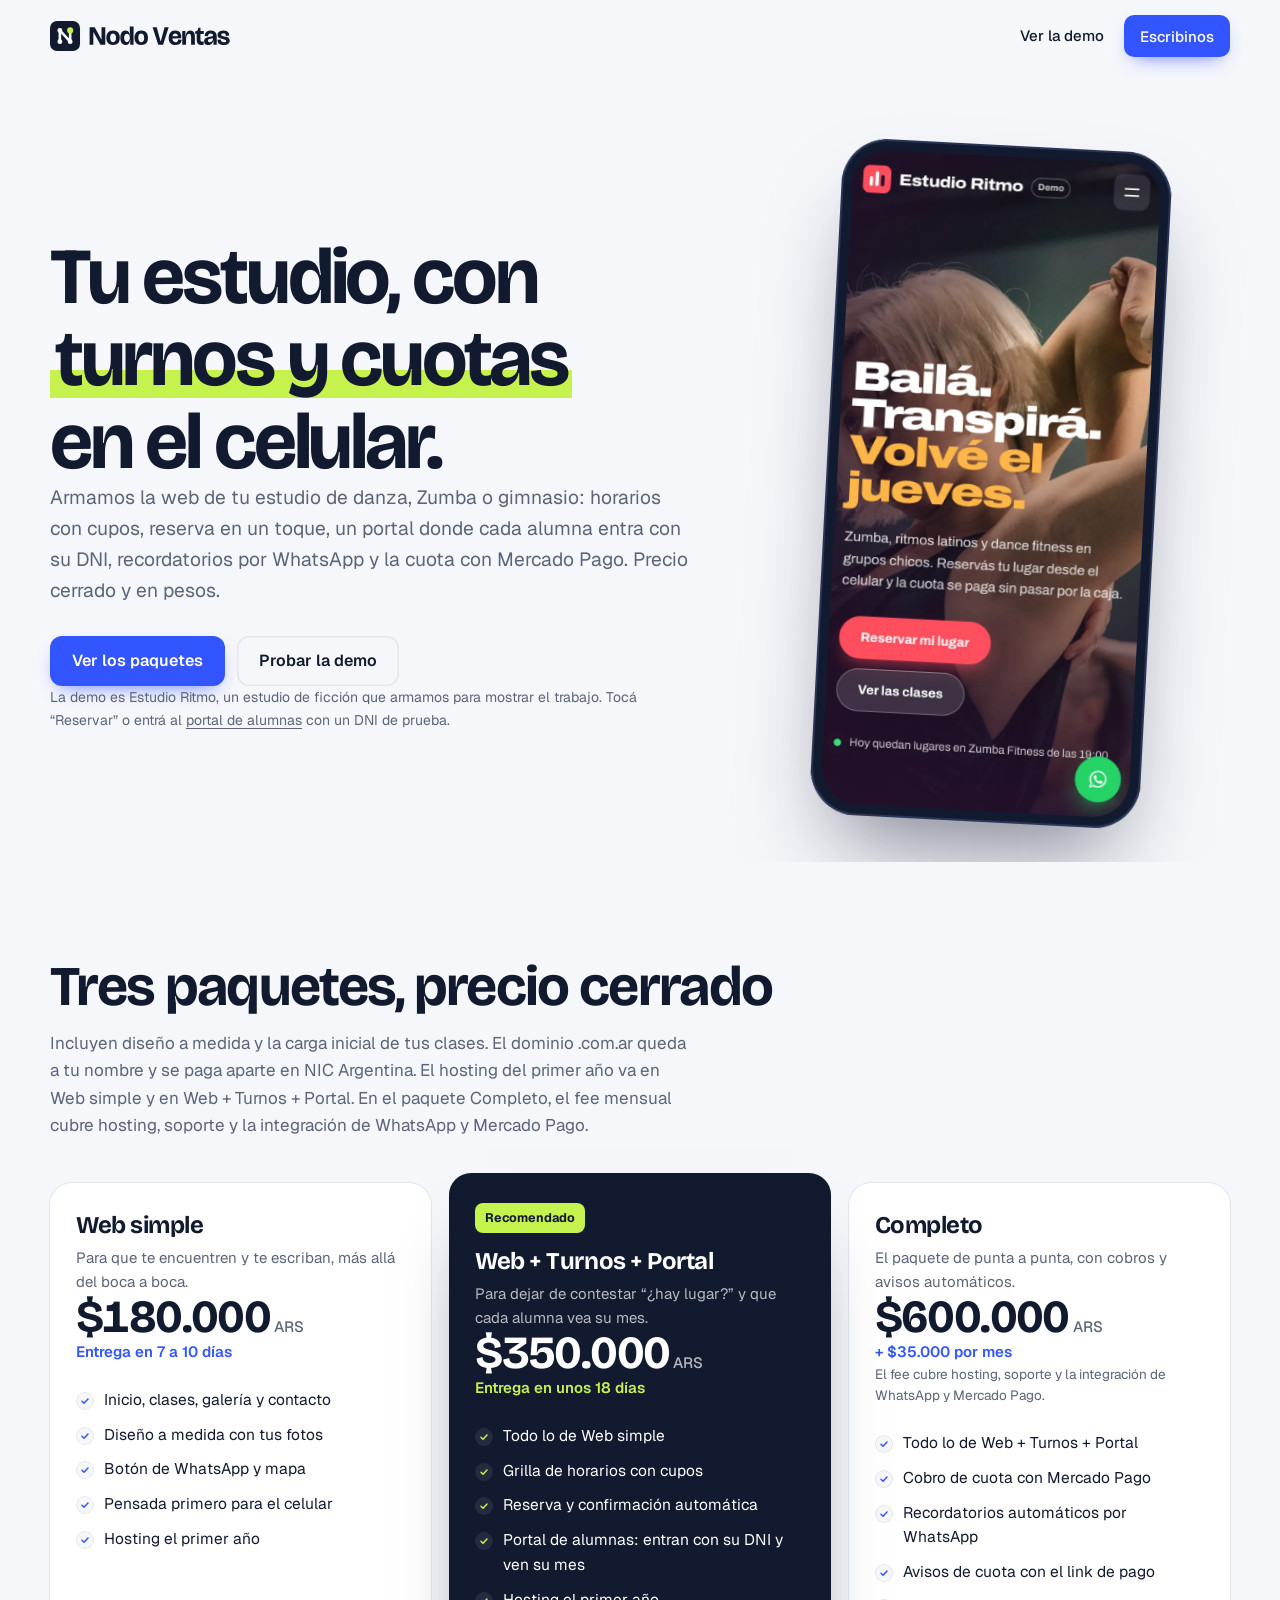
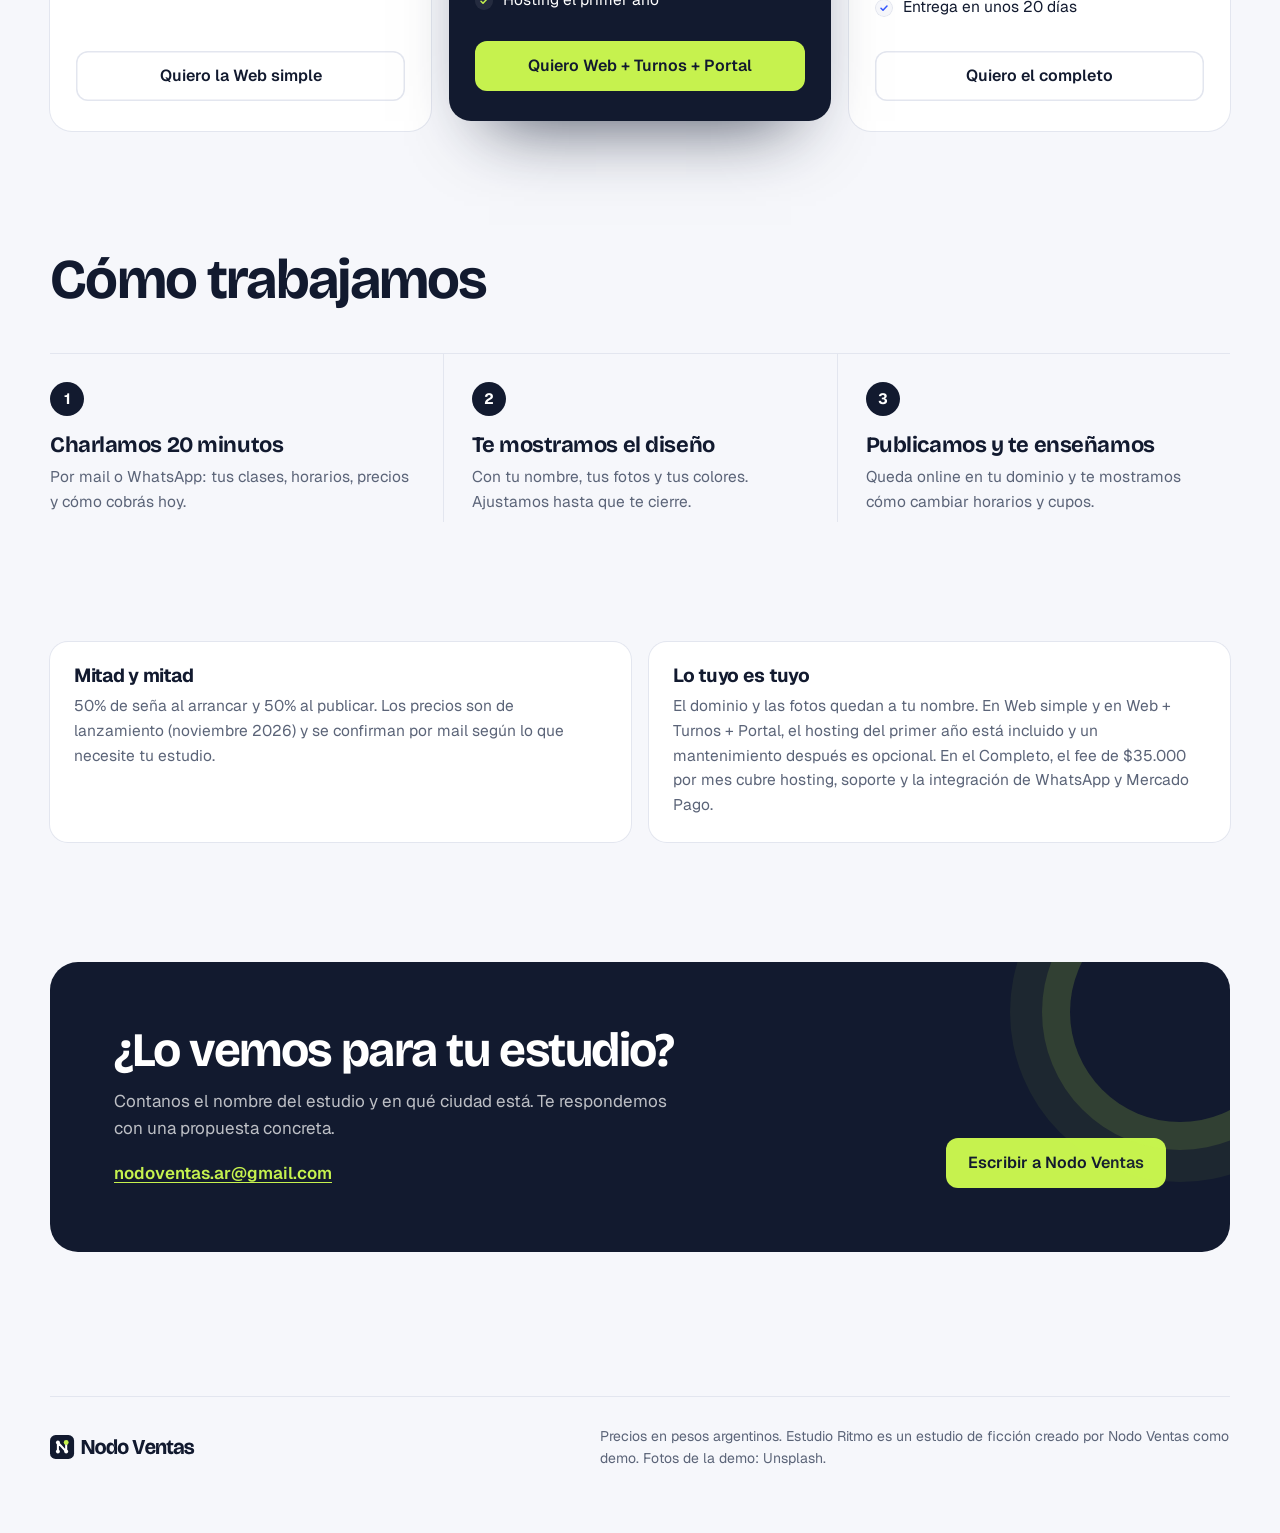
==== commit 8375a503: "Agregar portal de alumnas y actualizar precios a 180k / 350k / 600k+35k/mes El pack del medio suma e" ====
--- a/oferta/index.html
+++ b/oferta/index.html
@@ -4,7 +4,7 @@
   <meta charset="utf-8">
   <meta name="viewport" content="width=device-width, initial-scale=1">
   <title>Webs con turnos y cobros para estudios · Nodo Ventas</title>
-  <meta name="description" content="Nodo Ventas arma webs para estudios de danza, Zumba y gimnasios: horarios, reserva de lugar, recordatorios por WhatsApp y cuota con Mercado Pago. Tres paquetes con precio cerrado.">
+  <meta name="description" content="Nodo Ventas arma webs para estudios de danza, Zumba y gimnasios: horarios, reserva, portal de alumnas, recordatorios por WhatsApp y cuota con Mercado Pago. Tres paquetes con precio cerrado.">
   <meta name="robots" content="noindex, nofollow">
   <meta name="theme-color" content="#F6F7FB">
   <link rel="icon" href="../img/nodo/favicon.svg" type="image/svg+xml">
@@ -29,12 +29,12 @@
       <div class="nv-wrap">
         <div>
           <h1>Tu estudio, con <span class="nv-mark">turnos y cuotas</span> en el celular.</h1>
-          <p class="nv-lead">Armamos la web de tu estudio de danza, Zumba o gimnasio: horarios con cupos, reserva en un toque, recordatorios por WhatsApp y la cuota con Mercado Pago. Precio cerrado y en pesos.</p>
+          <p class="nv-lead">Armamos la web de tu estudio de danza, Zumba o gimnasio: horarios con cupos, reserva en un toque, un portal donde cada alumna entra con su DNI, recordatorios por WhatsApp y la cuota con Mercado Pago. Precio cerrado y en pesos.</p>
           <div class="nv-cta-row">
             <a class="nv-btn nv-btn-primary" href="#paquetes">Ver los paquetes</a>
             <a class="nv-btn nv-btn-line" href="../">Probar la demo</a>
           </div>
-          <p class="nv-note">La demo es Estudio Ritmo, un estudio de ficción que armamos para mostrar el trabajo. Tocá “Reservar” y mirá lo que le llega a la alumna.</p>
+          <p class="nv-note">La demo es Estudio Ritmo, un estudio de ficción que armamos para mostrar el trabajo. Tocá “Reservar” o entrá al <a href="../mi-cuenta/">portal de alumnas</a> con un DNI de prueba.</p>
         </div>
         <div class="nv-device"><img src="../img/nodo/demo-movil.webp" alt="La demo de Estudio Ritmo en un celular" width="390" height="800"></div>
       </div>
@@ -44,7 +44,7 @@
       <div class="nv-wrap">
         <div class="nv-head">
           <h2>Tres paquetes, precio cerrado</h2>
-          <p>Incluyen diseño a medida, carga inicial de tus clases y hosting del primer año. El dominio .com.ar queda a tu nombre y se paga aparte en NIC Argentina.</p>
+          <p>Incluyen diseño a medida y la carga inicial de tus clases. El dominio .com.ar queda a tu nombre y se paga aparte en NIC Argentina. El hosting del primer año va en Web simple y en Web + Turnos + Portal. En el paquete Completo, el fee mensual cubre hosting, soporte y la integración de WhatsApp y Mercado Pago.</p>
         </div>
         <div class="nv-plans">
           <article class="nv-plan">
@@ -63,32 +63,33 @@
           </article>
           <article class="nv-plan nv-featured">
             <span class="nv-flag">Recomendado</span>
-            <h3>Web + Turnos</h3>
-            <p class="nv-for">Para dejar de contestar “¿hay lugar?” uno por uno.</p>
-            <p class="nv-price">$280.000<small>ARS</small></p>
-            <p class="nv-fee">Entrega en unos 15 días</p>
+            <h3>Web + Turnos + Portal</h3>
+            <p class="nv-for">Para dejar de contestar “¿hay lugar?” y que cada alumna vea su mes.</p>
+            <p class="nv-price">$350.000<small>ARS</small></p>
+            <p class="nv-fee">Entrega en unos 18 días</p>
             <ul>
               <li>Todo lo de Web simple</li>
               <li>Grilla de horarios con cupos</li>
-              <li>Reserva con nombre y WhatsApp</li>
-              <li>Confirmación automática</li>
+              <li>Reserva y confirmación automática</li>
+              <li>Portal de alumnas: entran con su DNI y ven su mes</li>
               <li>Hosting el primer año</li>
             </ul>
-            <a class="nv-btn nv-btn-lime" href="mailto:nodoventas.ar@gmail.com?subject=Paquete%20Web%20%2B%20Turnos">Quiero Web + Turnos</a>
+            <a class="nv-btn nv-btn-lime" href="mailto:nodoventas.ar@gmail.com?subject=Paquete%20Web%20%2B%20Turnos%20%2B%20Portal">Quiero Web + Turnos + Portal</a>
           </article>
           <article class="nv-plan">
-            <h3>Turnos, WhatsApp y cobros</h3>
-            <p class="nv-for">El paquete completo, como la demo de punta a punta.</p>
-            <p class="nv-price">$380.000<small>ARS</small></p>
-            <p class="nv-fee">Entrega en unos 20 días</p>
+            <h3>Completo</h3>
+            <p class="nv-for">El paquete de punta a punta, con cobros y avisos automáticos.</p>
+            <p class="nv-price">$600.000<small>ARS</small></p>
+            <p class="nv-fee">+ $35.000 por mes</p>
+            <p class="nv-fee-note">El fee cubre hosting, soporte y la integración de WhatsApp y Mercado Pago.</p>
             <ul>
-              <li>Todo lo de Web + Turnos</li>
+              <li>Todo lo de Web + Turnos + Portal</li>
+              <li>Cobro de cuota con Mercado Pago</li>
               <li>Recordatorios automáticos por WhatsApp</li>
-              <li>Estado de cuota de cada alumna</li>
-              <li>Cobro de cuota con Mercado Pago</li>
-              <li>Hosting el primer año</li>
+              <li>Avisos de cuota con el link de pago</li>
+              <li>Entrega en unos 20 días</li>
             </ul>
-            <a class="nv-btn nv-btn-line" href="mailto:nodoventas.ar@gmail.com?subject=Paquete%20Turnos%2C%20WhatsApp%20y%20cobros">Quiero el completo</a>
+            <a class="nv-btn nv-btn-line" href="mailto:nodoventas.ar@gmail.com?subject=Paquete%20Completo">Quiero el completo</a>
           </article>
         </div>
       </div>
@@ -108,7 +109,7 @@
     <section class="nv-section" style="padding-top:24px">
       <div class="nv-wrap nv-terms">
         <div class="nv-term"><h3>Mitad y mitad</h3><p>50% de seña al arrancar y 50% al publicar. Los precios son de lanzamiento (noviembre 2026) y se confirman por mail según lo que necesite tu estudio.</p></div>
-        <div class="nv-term"><h3>Lo tuyo es tuyo</h3><p>El dominio y las fotos quedan a tu nombre. Si más adelante querés un mantenimiento mensual, lo vemos aparte; no es obligatorio.</p></div>
+        <div class="nv-term"><h3>Lo tuyo es tuyo</h3><p>El dominio y las fotos quedan a tu nombre. En Web simple y en Web + Turnos + Portal, el hosting del primer año está incluido y un mantenimiento después es opcional. En el Completo, el fee de $35.000 por mes cubre hosting, soporte y la integración de WhatsApp y Mercado Pago.</p></div>
       </div>
     </section>
 
--- a/nodo.css
+++ b/nodo.css
@@ -73,6 +73,8 @@
 .nv-price { margin-top: 22px; font-family: var(--nv-display); font-size: 46px; font-weight: 700; letter-spacing: -0.035em; font-variant-numeric: tabular-nums; line-height: 1; }
 .nv-price small { font-family: var(--nv-body); font-size: 15px; font-weight: 500; letter-spacing: 0; color: var(--nv-slate); margin-left: 4px; }
 .nv-fee { margin-top: 8px; font-size: 15px; font-weight: 600; color: var(--nv-cobalt); }
+.nv-fee-note { margin-top: 8px; font-size: 13.5px; color: var(--nv-slate); max-width: 36ch; }
+.nv-featured .nv-fee-note { color: rgba(255,255,255,.7); }
 .nv-plan ul { list-style: none; padding: 0; margin: 24px 0 28px; display: grid; gap: 10px; font-size: 15.5px; }
 .nv-plan li { display: flex; gap: 10px; align-items: flex-start; }
 .nv-plan li::before { content: ""; flex: 0 0 18px; height: 18px; margin-top: 4px; border-radius: 50%; background: var(--nv-paper) url("data:image/svg+xml,%3Csvg xmlns='http://www.w3.org/2000/svg' viewBox='0 0 24 24'%3E%3Cpath d='M6 12.5l4 4L18 8' fill='none' stroke='%233355FF' stroke-width='3' stroke-linecap='round' stroke-linejoin='round'/%3E%3C/svg%3E") center/12px no-repeat; box-shadow: inset 0 0 0 1px var(--nv-line); }
@@ -109,3 +111,12 @@
 .nv-footer .nv-wrap { display: flex; flex-wrap: wrap; justify-content: space-between; gap: 18px; align-items: center; border-top: 1px solid var(--nv-line); padding-top: 28px; }
 .nv-footer img { height: 24px; width: auto; }
 .nv-disclaimer { max-width: 70ch; }
+
+/* Página /video/ */
+.nv-watch { padding: 12px 0 72px; }
+.nv-watch .nv-wrap { display: flex; flex-direction: column; align-items: center; text-align: center; max-width: 640px; }
+.nv-watch h1 { font-size: clamp(32px, 5.2vw, 52px); margin-top: 8px; }
+.nv-watch .nv-lead { margin: 14px 0 28px; max-width: 42ch; }
+.nv-player { width: min(100%, calc(78svh * 9 / 16), 420px); aspect-ratio: 9 / 16; border-radius: 24px; overflow: hidden; background: #000; box-shadow: 0 32px 70px -24px rgba(18,26,47,.55); margin-bottom: 28px; }
+.nv-player video { width: 100%; height: 100%; display: block; object-fit: contain; background: #000; }
+.nv-watch .nv-cta-row { justify-content: center; margin-top: 0; }
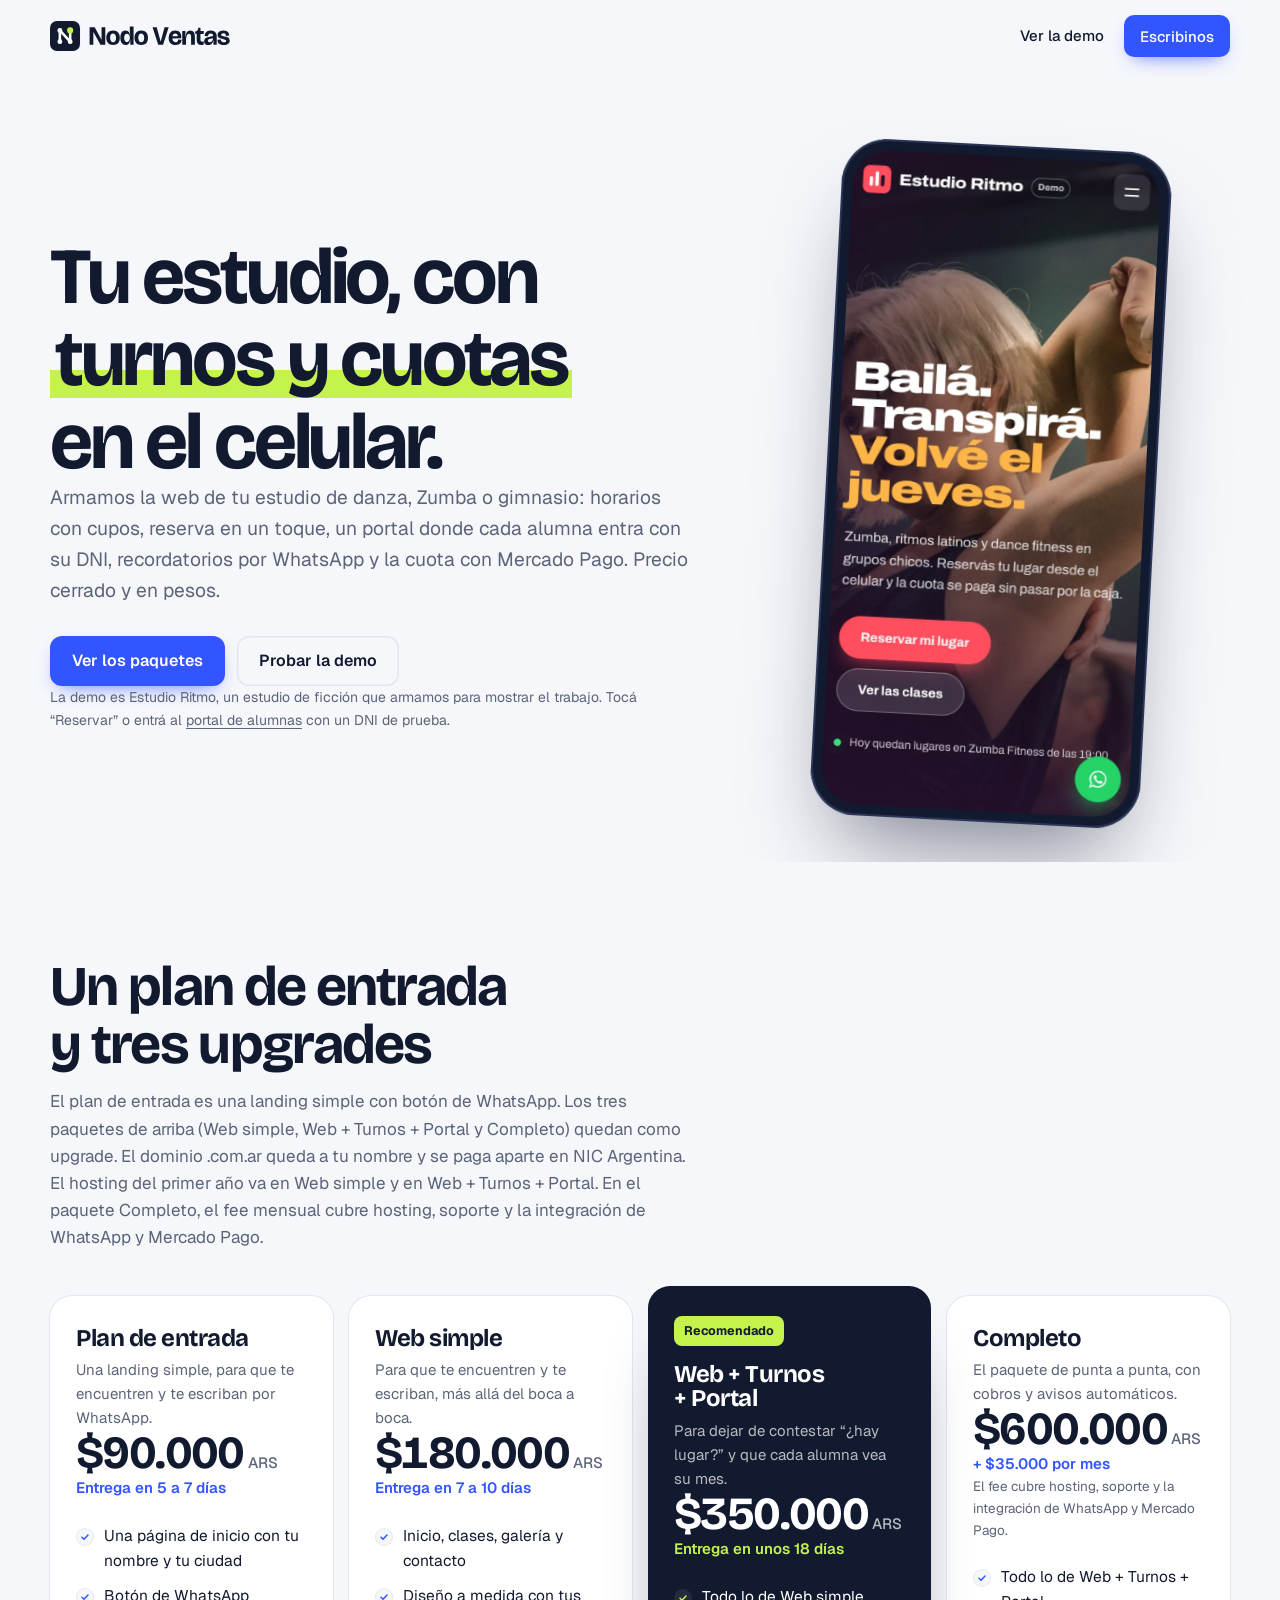
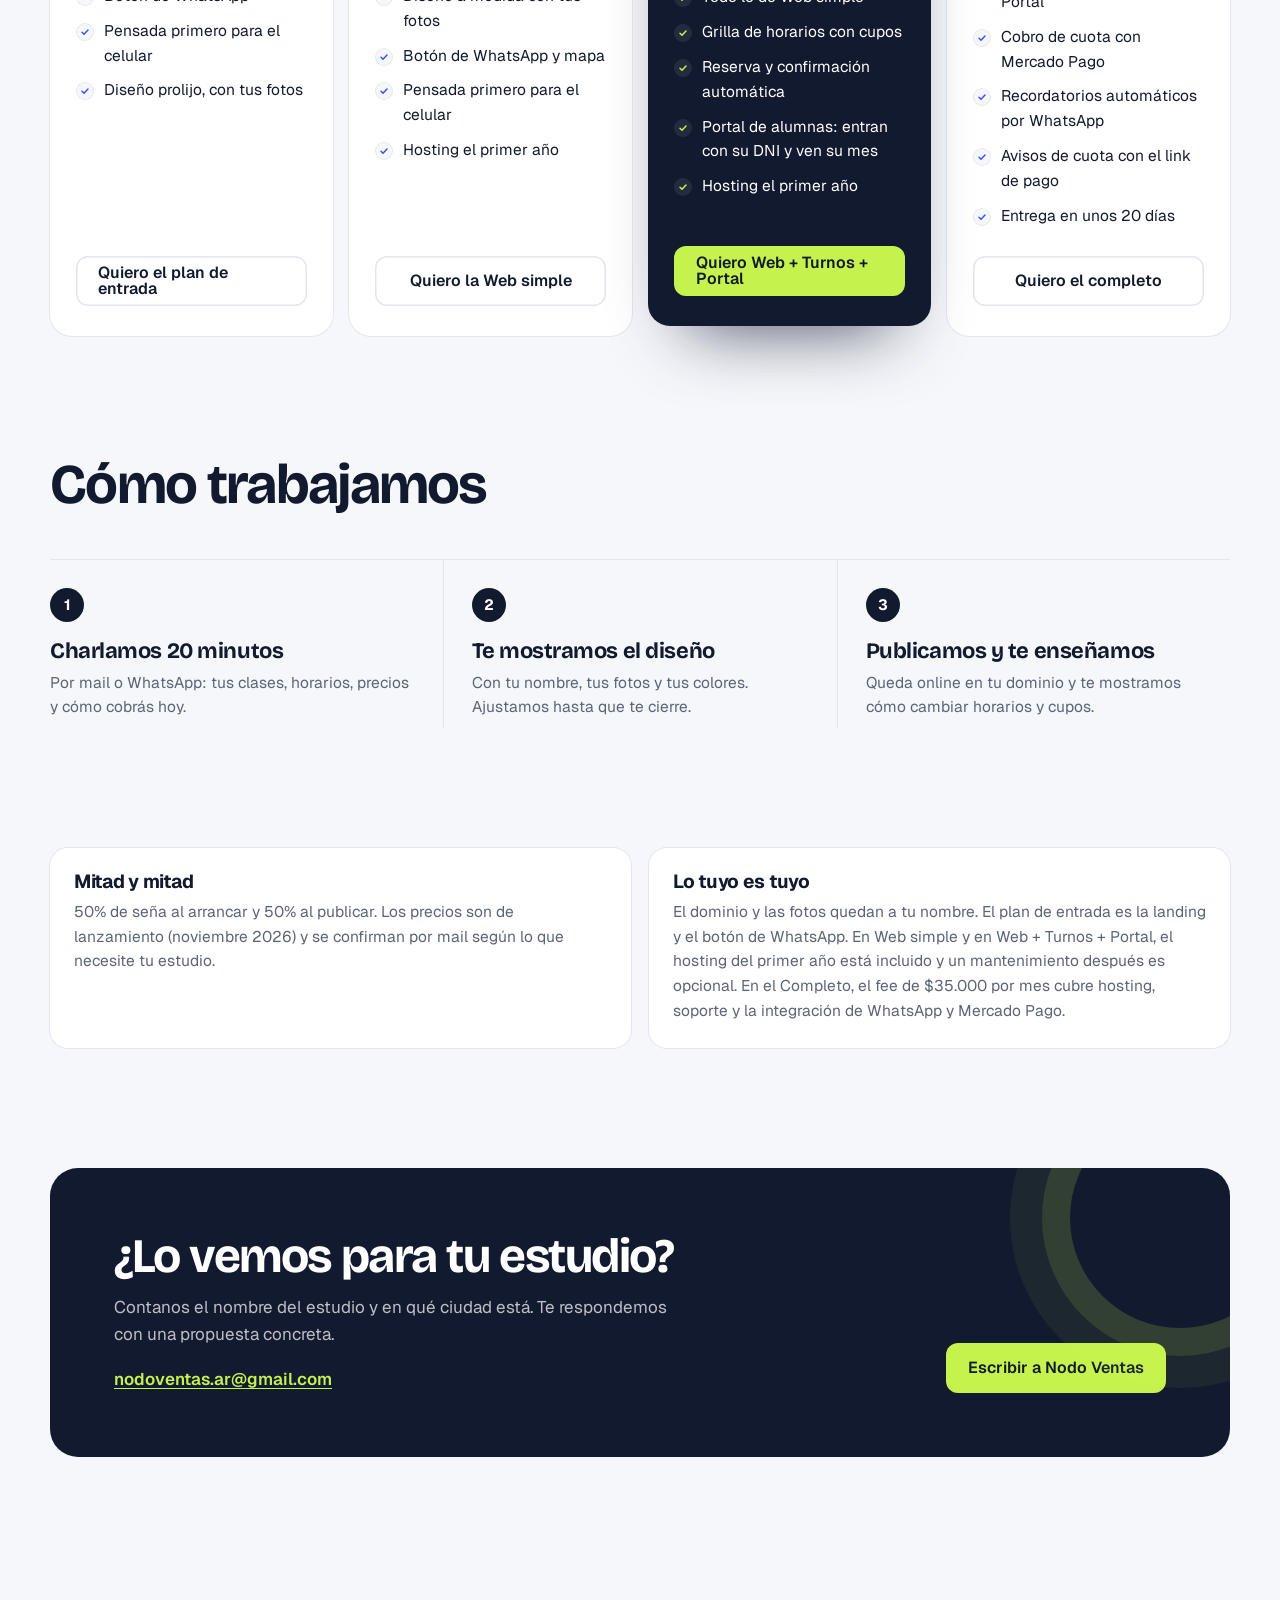
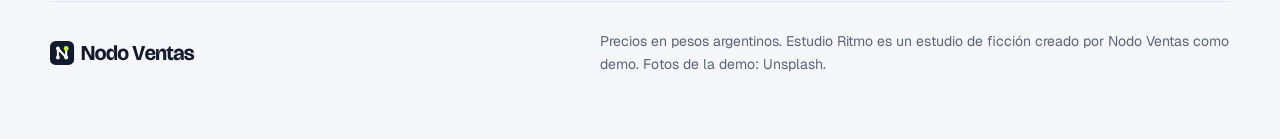
==== commit 3e9b0c71: "Sumar el plan de entrada de ARS 90.000 en /oferta/ La landing simple con botón de WhatsApp queda com" ====
--- a/oferta/index.html
+++ b/oferta/index.html
@@ -4,7 +4,7 @@
   <meta charset="utf-8">
   <meta name="viewport" content="width=device-width, initial-scale=1">
   <title>Webs con turnos y cobros para estudios · Nodo Ventas</title>
-  <meta name="description" content="Nodo Ventas arma webs para estudios de danza, Zumba y gimnasios: horarios, reserva, portal de alumnas, recordatorios por WhatsApp y cuota con Mercado Pago. Tres paquetes con precio cerrado.">
+  <meta name="description" content="Nodo Ventas arma webs para estudios de danza, Zumba, yoga, pilates, academias y centros de belleza: landing de entrada, horarios, reserva, portal de alumnas, recordatorios por WhatsApp y cuota con Mercado Pago.">
   <meta name="robots" content="noindex, nofollow">
   <meta name="theme-color" content="#F6F7FB">
   <link rel="icon" href="../img/nodo/favicon.svg" type="image/svg+xml">
@@ -43,10 +43,23 @@
     <section class="nv-section" id="paquetes">
       <div class="nv-wrap">
         <div class="nv-head">
-          <h2>Tres paquetes, precio cerrado</h2>
-          <p>Incluyen diseño a medida y la carga inicial de tus clases. El dominio .com.ar queda a tu nombre y se paga aparte en NIC Argentina. El hosting del primer año va en Web simple y en Web + Turnos + Portal. En el paquete Completo, el fee mensual cubre hosting, soporte y la integración de WhatsApp y Mercado Pago.</p>
+          <h2>Un plan de entrada y tres upgrades</h2>
+          <p>El plan de entrada es una landing simple con botón de WhatsApp. Los tres paquetes de arriba (Web simple, Web + Turnos + Portal y Completo) quedan como upgrade. El dominio .com.ar queda a tu nombre y se paga aparte en NIC Argentina. El hosting del primer año va en Web simple y en Web + Turnos + Portal. En el paquete Completo, el fee mensual cubre hosting, soporte y la integración de WhatsApp y Mercado Pago.</p>
         </div>
         <div class="nv-plans">
+          <article class="nv-plan">
+            <h3>Plan de entrada</h3>
+            <p class="nv-for">Una landing simple, para que te encuentren y te escriban por WhatsApp.</p>
+            <p class="nv-price">$90.000<small>ARS</small></p>
+            <p class="nv-fee">Entrega en 5 a 7 días</p>
+            <ul>
+              <li>Una página de inicio con tu nombre y tu ciudad</li>
+              <li>Botón de WhatsApp</li>
+              <li>Pensada primero para el celular</li>
+              <li>Diseño prolijo, con tus fotos</li>
+            </ul>
+            <a class="nv-btn nv-btn-line" href="mailto:nodoventas.ar@gmail.com?subject=Plan%20de%20entrada">Quiero el plan de entrada</a>
+          </article>
           <article class="nv-plan">
             <h3>Web simple</h3>
             <p class="nv-for">Para que te encuentren y te escriban, más allá del boca a boca.</p>
@@ -109,7 +122,7 @@
     <section class="nv-section" style="padding-top:24px">
       <div class="nv-wrap nv-terms">
         <div class="nv-term"><h3>Mitad y mitad</h3><p>50% de seña al arrancar y 50% al publicar. Los precios son de lanzamiento (noviembre 2026) y se confirman por mail según lo que necesite tu estudio.</p></div>
-        <div class="nv-term"><h3>Lo tuyo es tuyo</h3><p>El dominio y las fotos quedan a tu nombre. En Web simple y en Web + Turnos + Portal, el hosting del primer año está incluido y un mantenimiento después es opcional. En el Completo, el fee de $35.000 por mes cubre hosting, soporte y la integración de WhatsApp y Mercado Pago.</p></div>
+        <div class="nv-term"><h3>Lo tuyo es tuyo</h3><p>El dominio y las fotos quedan a tu nombre. El plan de entrada es la landing y el botón de WhatsApp. En Web simple y en Web + Turnos + Portal, el hosting del primer año está incluido y un mantenimiento después es opcional. En el Completo, el fee de $35.000 por mes cubre hosting, soporte y la integración de WhatsApp y Mercado Pago.</p></div>
       </div>
     </section>
 
--- a/nodo.css
+++ b/nodo.css
@@ -66,7 +66,8 @@
 .nv-head h2 { font-size: clamp(34px, 4.6vw, 56px); }
 .nv-head p { margin-top: 14px; color: var(--nv-slate); max-width: 58ch; }
 
-.nv-plans { display: grid; grid-template-columns: repeat(3, 1fr); gap: 18px; align-items: stretch; }
+.nv-plans { display: grid; grid-template-columns: repeat(4, 1fr); gap: 16px; align-items: stretch; }
+@media (max-width: 1200px) { .nv-plans { grid-template-columns: repeat(2, 1fr); } }
 .nv-plan { display: flex; flex-direction: column; background: var(--nv-white); border-radius: 22px; padding: 30px 26px; box-shadow: 0 0 0 1px var(--nv-line); }
 .nv-plan h3 { font-size: 24px; letter-spacing: -0.02em; }
 .nv-plan .nv-for { margin-top: 8px; color: var(--nv-slate); font-size: 15px; min-height: 3.2em; }
